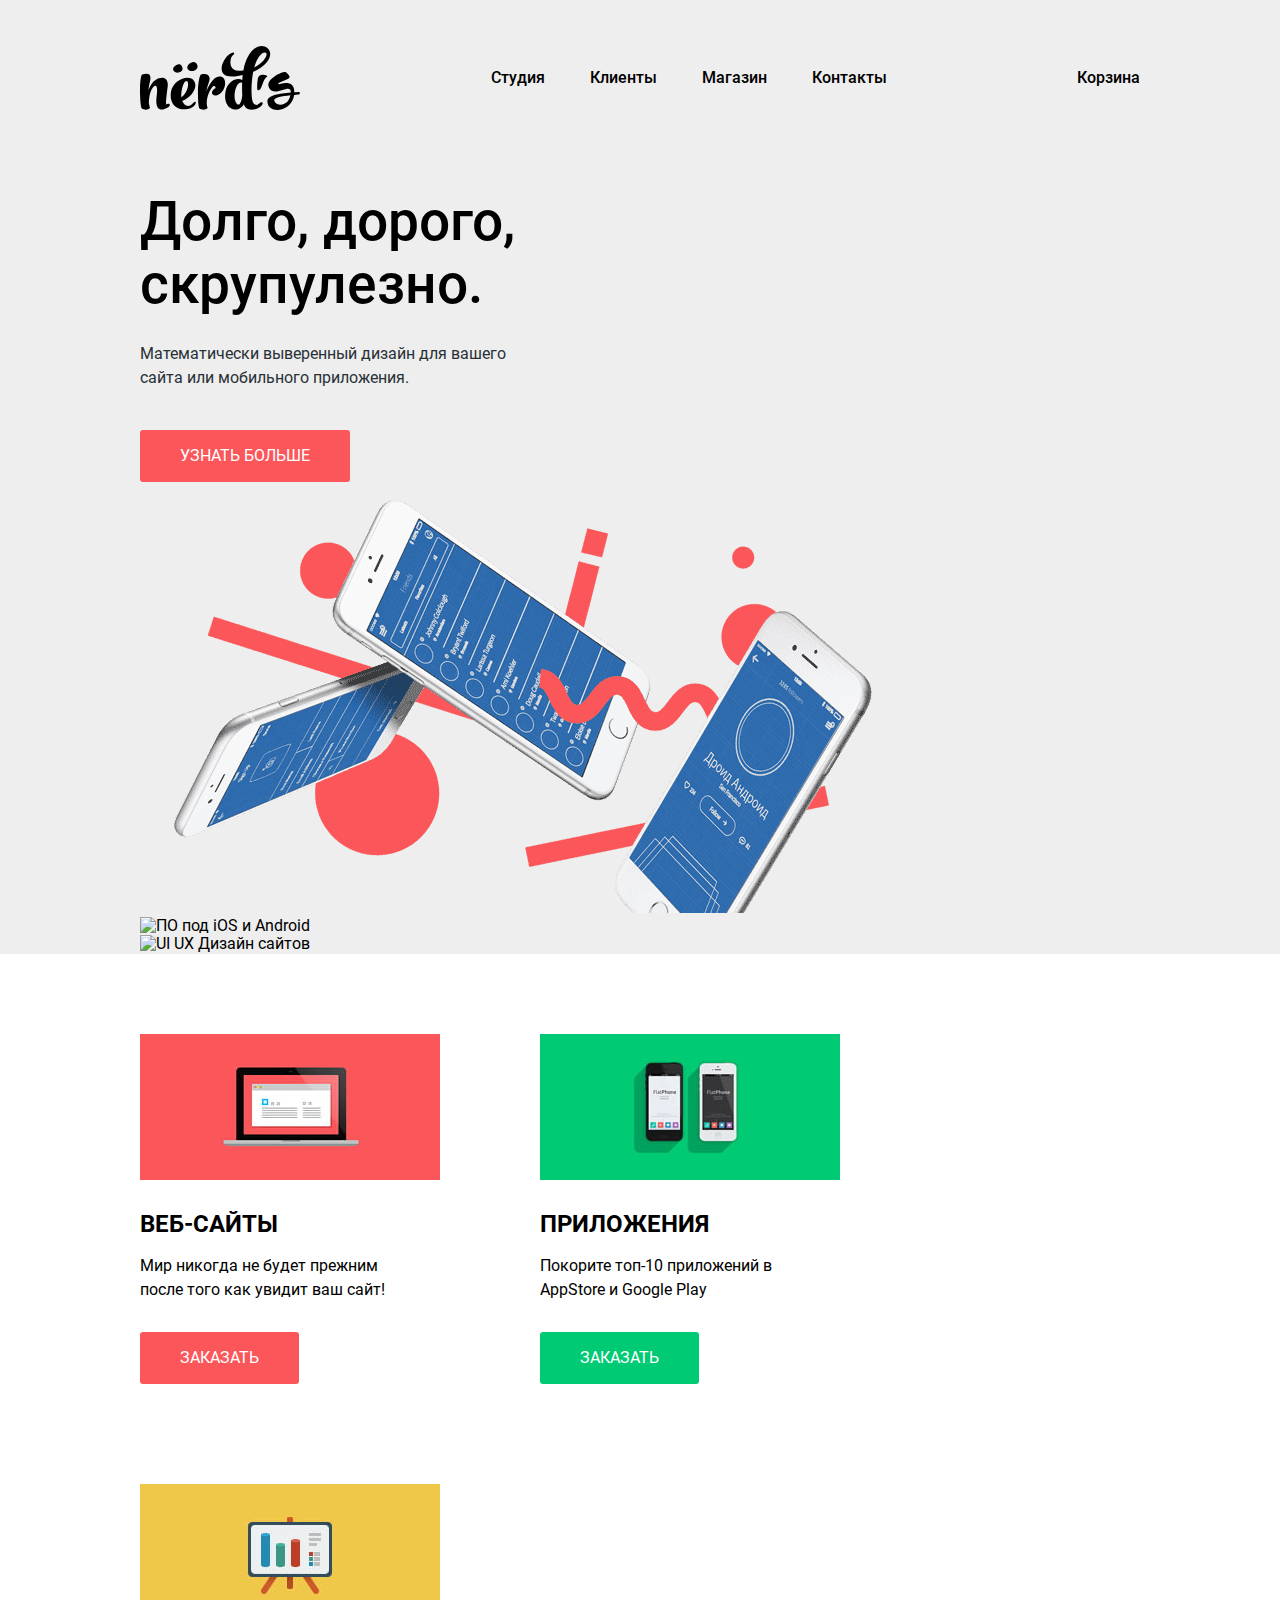
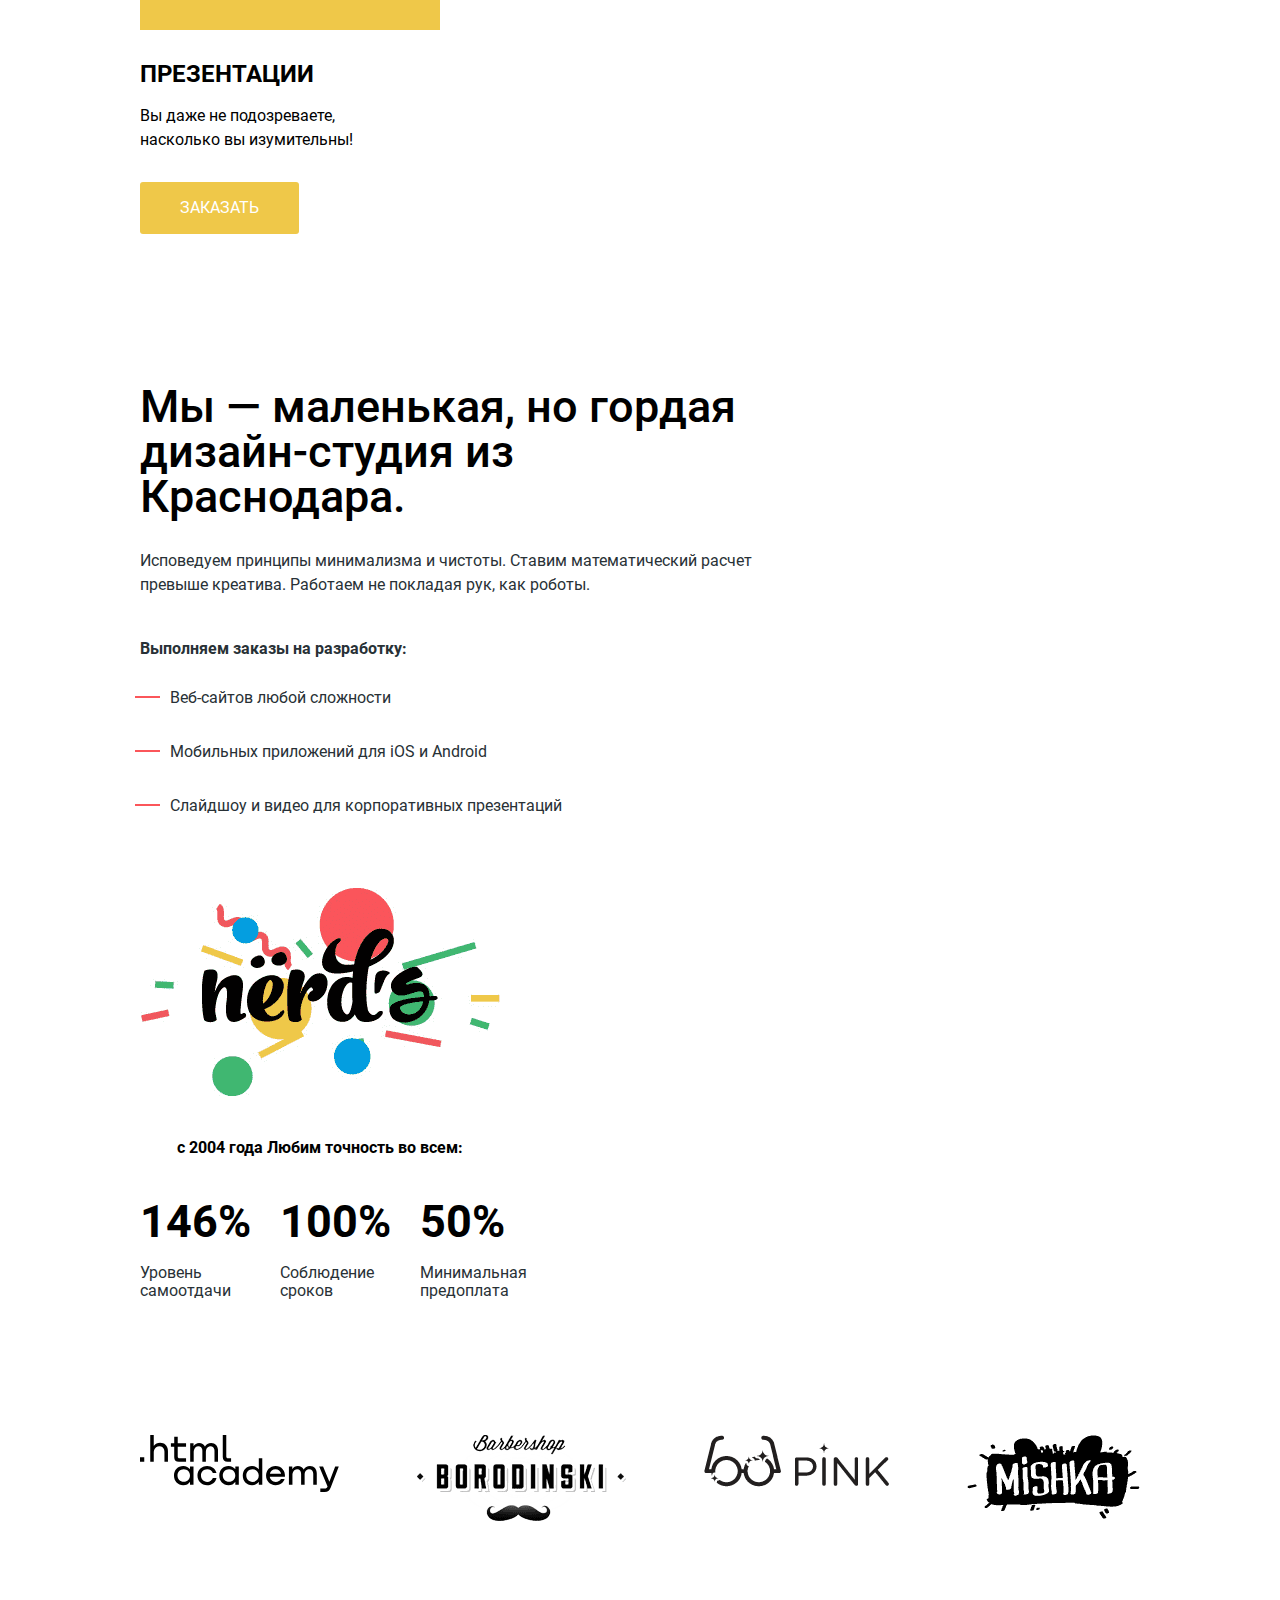
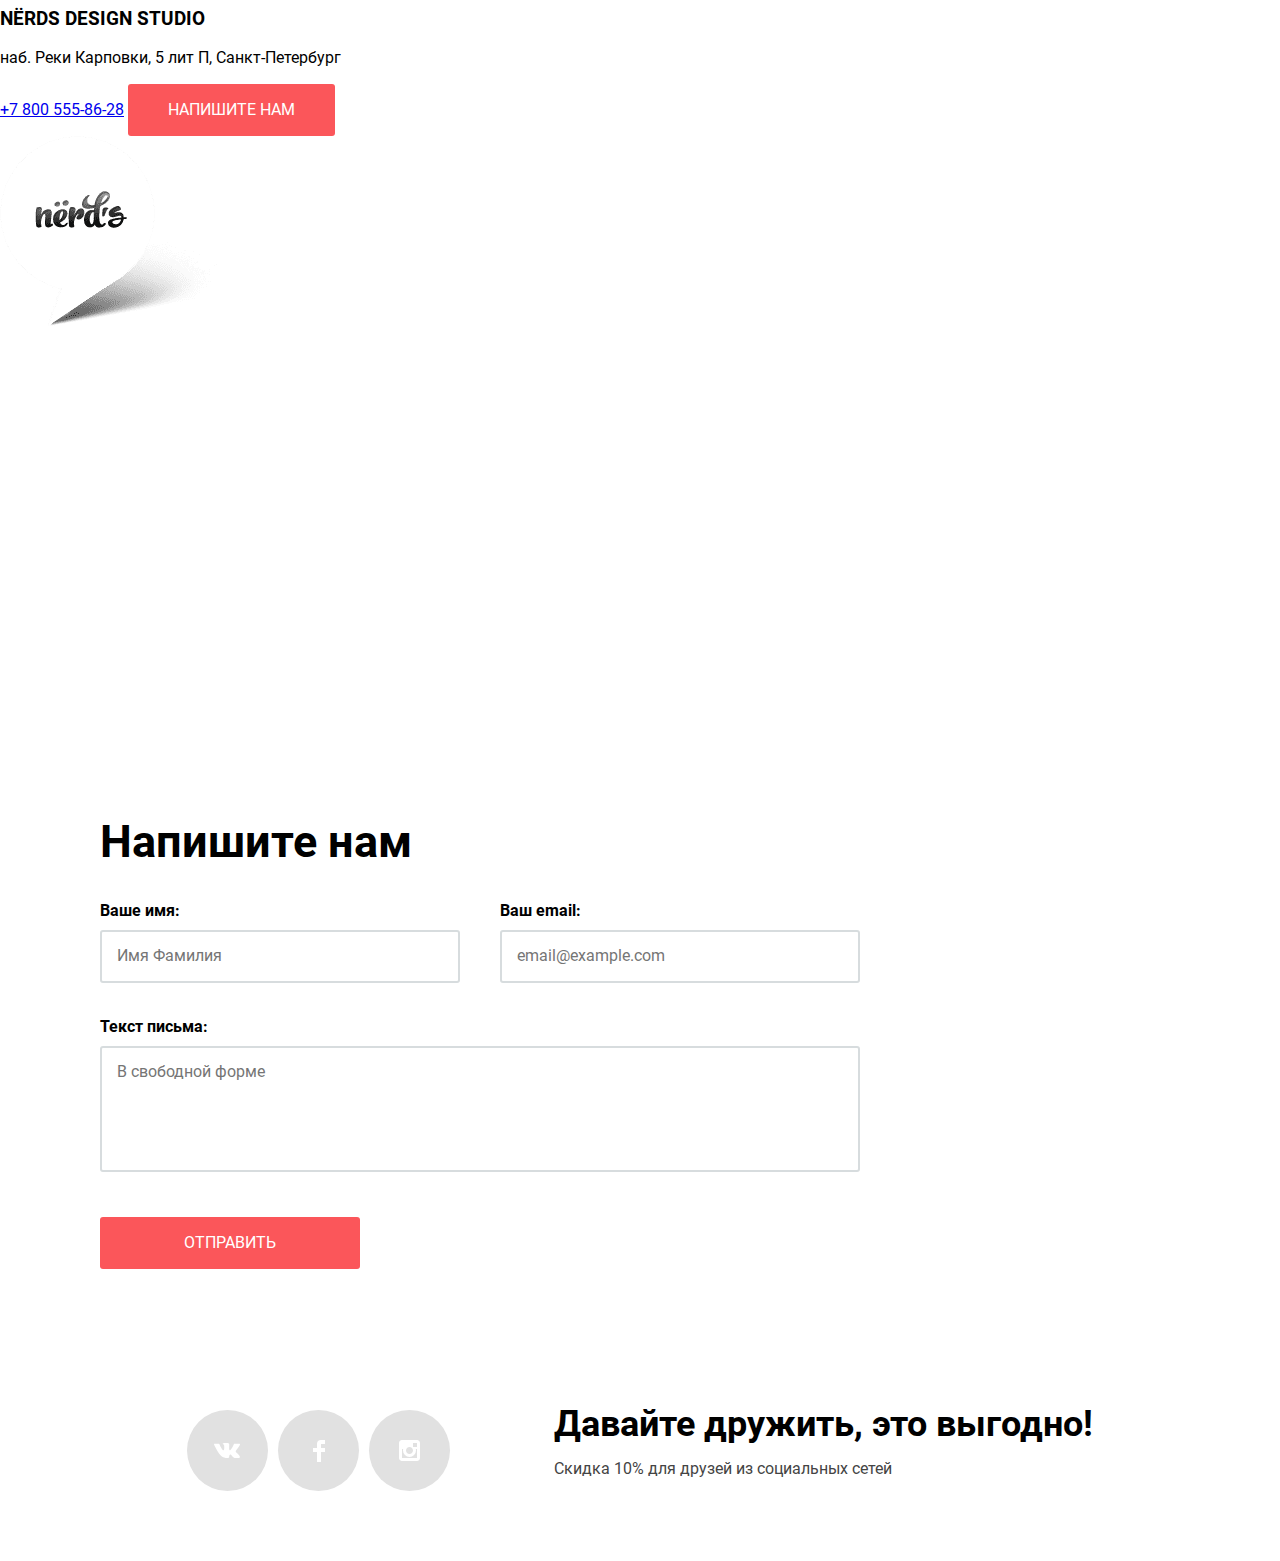
==== index.html @ 8cbf2eb2 "5 Дз Главная страница 📄" ====
<!DOCTYPE html>
<html lang="ru" class="page">

<head>
  <meta charset="utf-8">
  <title>HTML Academy: Нёрдс</title>
  <link rel="icon" href="favicon.ico">
  <link rel="icon" href="favicon/icon.svg" type="image/svg+xml">
  <link rel="apple-touch-icon" href="favicon/favicon-180.png">
  <link rel="manifest" href="manifest.webmanifest">

  <link rel="preconnect" href="https://fonts.gstatic.com">
  <link rel="stylesheet" href="css/normalize.css">
  <link rel="stylesheet" href="css/style.css">
</head>

<body class="page-body">
  <header class="page-header">
    <div class="header-slider-wrapper ">
      <section class="header-wrapper">
        <a class="header-logo"><img src="img/nerds-logo.svg" alt="Логотип Нердс" width="160" height="65"></a>
        <nav class="nav-wrapper">
          <ul class="nav-list">
            <li class="nav-item"><a href="#">Студия</a></li>
            <li class="nav-item"><a href="#">Клиенты</a></li>
            <li class="nav-item"><a href="catalog.html">Магазин</a></li>
            <li class="nav-item"><a href="#">Контакты</a></li>
          </ul>
        </nav>
        <a href="#" class="basket-link">Корзина</a>
      </section>

      <!--//!Slider-->
      <section class="slider-wrapper wrapper">
        <h2 class="invisible-title">Преимущества</h2>
        <div class="slider-txt-wrapper">
          <p class="slider-title">Долго, дорого, скрупулезно.</p>
          <p class="slider-txt">Математически выверенный дизайн для вашего сайта или мобильного приложения.</p>
          <button class="button button-more button--red">Узнать больше</button>
        </div>
        <div class="slider-img-wrapper">
          <ul class="slider-list">
            <li class="slider-item"><img src="img/nerds-index-slide1.png" alt="Оптимизация под мобильную версию"
                width="760" height="431"></li>
            <li class="slider-item"><img src="img/nerds-index-slide2.png" alt="ПО под iOS и Android" width="760"
                height="431"></li>
            <li class="slider-item"><img src="img/nerds-index-slide3.png" alt="UI UX Дизайн сайтов" width="760"
                height="431"></li>
          </ul>
        </div>
      </section>
    </div>
  </header>
  <main>
    <!--//!Service-->
    <section class="service-wrapper wrapper">
      <h2 class="invisible-title">Услуги</h2>
      <ul class="service-list">
        <li class="service-item">
          <img src="img/web.jpg" alt="Мы делаем самые крутые сайты Ever" width="300" height="146">
          <h3 class="service-title">Веб-сайты</h3>
          <p class="service-txt">Мир никогда не будет прежним после того как увидит ваш сайт!</p>
          <a href="" class="button button--red service-link">Заказать</a>
        </li>
        <li class="service-item">
          <img src="img/app.jpg" alt="Приложения для iOS, Android, AppGallery " width="300" height="146">
          <h3 class="service-title">Приложения</h3>
          <p class="service-txt">Покорите топ-10 приложений в AppStore и Google Play</p>
          <a href="" class="button button--green service-link">Заказать</a>
        </li>
        <li class="service-item">
          <img src="img/presantation.jpg" alt="Презентации любой сложности" width="300" height="146">
          <h3 class="service-title">Презентации</h3>
          <p class="service-txt">Вы даже не подозреваете, насколько вы изумительны!</p>
          <a href="" class="button button--yellow service-link">Заказать</a>
        </li>
      </ul>
    </section>
    <!--//!About us-->
    <section class="about-us-wrapper wrapper">
      <div class="about-us-txt-wrapper">
        <h2 class="invisible-title">О нас</h2>
        <p class="about-us-title">Мы — маленькая, но гордая дизайн-студия из Краснодара.</p>
        <p class="about-us-txt">Исповедуем принципы минимализма и чистоты. Ставим математический расчет превыше
          креатива.
          Работаем не покладая рук, как роботы.</p>

        <h3 class="about-us-subtitle">Выполняем заказы на разработку:</h3>
        <ul class="about-us-list">
          <li class="about-us-item">Веб-сайтов любой сложности</li>
          <li class="about-us-item">Мобильных приложений для iOS и Android</li>
          <li class="about-us-item">Слайдшоу и видео для корпоративных презентаций</li>
        </ul>
      </div>
      <div class="about-us-stat">
        <img class="about-us-img" src="img/nerds-stats.png" alt="Нердс логотип" width="360" height="208">
        <span class="about-us-signin-txt">с 2004 года Любим точность во всем:</span>
        <dl class="about-us-signin-list">
          <dt>146%</dt>
          <dd>Уровень самоотдачи</dd>

          <dt>100%</dt>
          <dd>Соблюдение сроков</dd>

          <dt>50%</dt>
          <dd>Минимальная предоплата</dd>

        </dl>
      </div>
    </section>
    <!--//!client-->
    <section class="client-wrapper wrapper">
      <ul class="client-list">
        <li class="client-item"><a href="https://htmlacademy.ru/"><img src="img/client-1.svg" width="199" height="58"
              alt="Обучение Front-End разработке"></a></li>
        <li class="client-item"><a href="#"><img src="img/client-2.png" width="209" height="90"
              alt="Лучший Барбершоп в Актау"></a></li>
        <li class="client-item"><a href="#"><img src="img/client-3.png" width="185" height="52"
              alt="Турагентство по самым низким ценам Pink"></a></li>
        <li class="client-item"><a href="#"><img src="img/client-4.png" width="173" height="84"
              alt="Ручная работа индивидуальный подход к каждому клиенту"></a></li>
      </ul>
    </section>
  </main>
  <footer>
    <!--//!map-->
    <section class="map-wrapper">
      <div class="map-address">
        <h3 class="address-title">NЁRDS DESIGN STUDIO</h3>
        <p class="address-txt">наб. Реки Карповки, 5 лит П, Санкт-Петербург</p>
        <a href="tel:+78005558628">+7 800 555-86-28</a>
        <button class="button button--red address-button" type="button">Напишите нам</button>
      </div>
      <img width="231" height="190" src="img/map-marker-1.png" alt="Маркер на карте где мы находимся">
      <iframe
        src="https://www.google.com/maps/embed?pb=!1m16!1m12!1m3!1d800.282252974584!2d30.315123580084485!3d59.968447937525745!2m3!1f0!2f0!3f0!3m2!1i1024!2i768!4f13.1!2m1!1z0L3QsNCxLiDQoNC10LrQuCDQmtCw0YDQv9C-0LLQutC4LCDigKg1INC70LjRgiDQnywg0KHQsNC90LrRgi3Qn9C10YLQtdGA0LHRg9GA0LM!5e0!3m2!1sru!2skz!4v1621783456047!5m2!1sru!2skz"
        width="1920" height="416" style="border:0;" allowfullscreen="" loading="lazy"></iframe>
    </section>
    <!--//!write popup-->
    <section class="popup write-wrapper-popup ">

        <form action="https://echo.htmlacademy.ru" method="GET" class="write-form">
          <h2 class="write-form-title">Напишите нам</h2>

          <label for="write-name"> Ваше имя:
            <input type="text" name="user-name" id="write-name" placeholder="Имя Фамилия">
          </label>

          <label for="write-email"> Ваш email:
            <input type="email" name="user-email" id="write-email" placeholder="email@example.com" required>
          </label>

          <h4 class="write-textarea-title">Текст письма:</h4>
          <textarea name="popup-textarea-name" id="popup-textarea" cols="60" rows="5"
            placeholder="В свободной форме"></textarea>

          <button class="button button--red button-write" type="submit">Отправить</button>
        </form>

    </section>
    <!--//!copyright-->
    <section class="copyright-wrapper wrapper">
      <ul class="copyright-list">
        <li class="copyright-item"><a href="#"><img src="img/vk.svg" width="27" height="15" alt="Vkontakte"></a>
        </li>
        <li class="copyright-item"><a href="#"><img src="img/facebook.svg" width="12" height="22" alt="facebook"></a>
        </li>
        <li class="copyright-item"><a href="#"><img src="img/instagram.svg" width="21" height="21" alt="instagram"></a>
        </li>
      </ul>
      <div class="copyright-txt-wrapper">
        <span class="copyright-title">Давайте дружить, это выгодно!</span>
        <p class="copyright-txt">Скидка 10% для друзей из социальных сетей</p>
      </div>
    </section>
  </footer>

</body>

</html>
---- css/style.css ----
/*! Font */
@font-face {
  font-family: "Roboto";
  src: local("Roboto"),
    local("Roboto"),
    url(/fonts/roboto.woff2) format(woff2),
    url(/fonts/roboto.woff) format(woff);
  font-weight: 400;
  font-style: normal;
}

@font-face {
  font-family: "Roboto";
  src: local("Roboto"),
    local("Roboto"),
    url(/fonts/robotomedium.woff2) format(woff2),
    url(/fonts/robotomedium.woff) format(woff);
  font-weight: 500;
  font-style: normal;
}

@font-face {
  font-family: "Roboto";
  src: local("Roboto"),
    local("Roboto"),
    url(/fonts/robotobold.woff2) format(woff2),
    url(/fonts/robotobold.woff) format(woff);
  font-weight: 700;
  font-style: normal;
}

/*!Root*/
:root {
  /*!Background-color*/
  --main-bg-color: #ffffff;
  --header-bg-color: #eeeeee;
  --icon-bg-color: #e1e1e1;
  --border-color:#D7DCDE;

  /*!Button-color*/
  --button-red: #FB565A;
  --button-green: #00CA74;
  --button-yellow: #EFC849;

  /*!Text-color*/
  --txt-black: #000000;
  --txt-darkgray: #283136;
  --txt-gray: #444444;
  --txt-white: #ffffff;

  /*!Font-size*/
  --general-font-size: 16px;

  /* --font-size-xxs: 14px; */
  --font-size14: 14px;

  /* --font-size-xs: 18px; */
  --font-size18: 18px;

  --font-size24: 24px;
  /* --font-size-m: 24px; */


  --font-size30: 30px;
  /* --font-size-l: 30px; */

  /* --font-size-xl: 36px; */
  --font-size36: 36px;

  /* --font-size-xxl: 45px; */
  --font-size45: 45px;

  /* --font-size-xxxl: 55px; */
  --font-size55: 55px;

}



/*! Button */
.button {
  font-size: var(--general-font-size);
  line-height: 18px;
  border-radius: 3px;
  border: 0;
  cursor: pointer;
  text-transform: uppercase;
  color: var(--txt-white);
  padding: 17px 40px;
  display: inline-block;
  text-decoration: none;
}

.button--red {
  background-color: var(--button-red);

}

.button--yellow {
  background-color: var(--button-yellow);
}

.button--green {
  background-color: var(--button-green);
}

.button--gray {
  background-color: var(--header-bg-color);
  color: var(--txt-black);

}

.sort-button-wrapper {
  display: flex;
  padding: 10px 0;
}

.sort-button-down {
  border: none;
  padding: 0;
  margin: 0;
  background: transparent;
}

.sort-button-up {
  border: none;
  padding: 0;
  margin: 0;
  background: transparent;
}


.page {
  color: var(--txt-black);
  font-family: "Roboto", "Arial", sans-serif;
  background-color: var(--main-bg-color);
}

/*!body*/
.page-body {
  padding: 0;
  margin: 0;
  font-size: var(--general-font-size);
}

/*!Шапка*/
ul {
  padding: 0;
  margin: 0;
  list-style: none;
}

.wrapper {
  /* max-width: 1200px;
  margin: 0 auto; */
  padding: 0 140px;
}

.page-header {
  background-color: var(--header-bg-color);
}

.nav-item a,
.basket-link {
  color: var(--txt-black);
  text-decoration: none;
  font-size: inherit;
  font-weight: 500;
  line-height: 30px;
}

.basket-link {
  position: relative;
}

.invisible-title {
  position: absolute;
  clip: rect(0 0 0 0);
  width: 1px;
  height: 1px;
  margin: -1px;
}

.slider-wrapper {
  display: flex;
  flex-wrap: wrap;
  padding: 0 0 0 140px;
  margin: 0 0 80px 0;
}

.slider-title {
  width: 540px;
  margin: 0 0 25px 0;
  padding: 0;
  font-size: var(--font-size55);
  font-weight: 500;
}
.slider-txt-wrapper {
  width: 400px;
}
.slider-txt {
  margin: 0;
  margin-bottom: 40px;
  color: var(--txt-darkgray);
  line-height: 24px;
  font-weight: 400;
}

/*!Service (Услуги)*/
.service-wrapper {
  margin-bottom: 80px;
}
.service-list {
  display: grid;
  grid-template-columns: repeat(auto-fit, minmax(300px, 300px));
  gap: 100px;
}

.service-title {
  text-transform: uppercase;
  width: 180px;
  margin: 0 0 15px 0;
  padding: 25px 0 0 0;
  font-size: var(--font-size24);
  font-weight: 700;
  line-height: 30px;

}

.service-txt {

  line-height: 24px;
  width: 260px;
  margin: 0 0 30px 0;
}

.service-link {}

/*!About us (О нас)*/
.about-us-wrapper {
  display: flex;
  flex-wrap: wrap;
  margin: 0 0 75px 0;
  padding-top: 70px;
  justify-content: space-between;
}

.about-us-title {
  /* width: 650px; */
  font-size: var(--font-size45);
  font-weight: 500;
  line-height: 45px;
  margin: 0 0 30px 0;
}
.about-us-txt-wrapper {
    width: 650px;
}
.about-us-txt {
  width: 645px;
  font-weight: 400;
  line-height: 24px;
  color: var(--txt-darkgray);
  margin: 0 0 40px 0;

}

.about-us-subtitle {
  font-size: var(--general-font-size);
  color: var(--txt-darkgray);
  width: 305px;
  line-height: 24px;
  margin: 0 0 25px 0;
}

.about-us-list {
  padding: 0 0 0 30px;
}

.about-us-item {
  color: var(--txt-darkgray);
  line-height: 24px;
  margin: 0 0 30px 0;
  width: 400px;
  position: relative;
}
.about-us-item::before {
  position: absolute;
  content: "";
  top: 10px;
  left: -35px;
  width: 25px;
  height: 2px;
  background-color: var(--button-red);
}

.about-us-item:last-child {
  margin: 0 0 70px 0;
}
.about-us-stat {
  width: 385px;
}
.about-us-img {
  margin: 0 0 35px 0;
}

.about-us-signin-txt {
  text-align: center;
  display: inline-block;
  font-weight: 700;
  line-height: 24px;
  margin: 0 0 30px 0;
  width: 360px;
}
.about-us-signin-list {
  margin: 0;
  display: grid;
  grid-template-columns: repeat(auto-fit, minmax(120px, 120px));
  row-gap: 10px;
  column-gap: 20px;
}
.about-us-signin-list dt {
  font-size: var(--font-size45);
  font-weight: 700;
  line-height: 64px;
  margin: 0;
}

.about-us-signin-list dd {
  color: var(--txt-darkgray);
  font-size: inherit;
  line-height: 18px;
  width: 125px;
  padding: 0;
  margin: 0;
  grid-row: 2;

}

/*!Client (Клиенты)*/
.client-wrapper {
  padding-top: 60px;
  margin-bottom: 80px;
}
.client-list {
  display: flex;
  flex-wrap: wrap;
  justify-content: space-between;
}
.client-item {
  
}
/*!Map (Карта)*/

/*!write popup (Напишите нам)*/
.write-wrapper-popup {
  width: 960px;
  min-height: 590px;
}

.write-wrapper-popup form {
  padding:65px 100px; 
  display: grid;
  grid-template-columns: 1fr 1fr;
  column-gap: 40px;
}
.write-wrapper-popup label {
  line-height: 18px;
  font-weight: 700;
  display: flex;
  flex-direction: column;
}
.write-wrapper-popup input,
.write-wrapper-popup textarea{
  margin-top: 10px;
  padding: 15px;
  border: 2px solid var(--border-color);
  resize: none;
  border-radius: 3px;
}
.write-form-title {
  margin: 0 0 35px 0;
  font-size: var(--font-size45);
  grid-column: 1/-1;
}
.write-textarea-title {
  margin: 35px 0 0 0;
  grid-column: 1/-1;
}
.write-form textarea {
  grid-column: 1/-1;
  margin-bottom: 45px;
}
.button-write {
  width: 260px;
}
/*! copyright */
.copyright-wrapper {
  min-height: 220px;
  display: flex;
  justify-content: space-around;
  align-items: center;
}
.copyright-list {
  display: flex;
}
.copyright-item {
  display: flex;
  align-items:center;
  justify-content: center;
  margin-right:10px;
}
.copyright-item a {
  width: 81px;
  height: 81px;
  display:flex;
  align-items: center;
  justify-content: center;
  background-color: var(--icon-bg-color);
  border-radius: 50%;
}
.copyright-title {
  margin: 0 0 10px 0;
  width: 660px;
  font-size: var(--font-size36);
  line-height: 36px;
  font-weight: 700;
}

.copyright-txt {
  color: var(--txt-gray);
  line-height: 22px;
  font-weight: 400;
}

/*!Catalog.html*/
.header-title-wrapper {
  width: 730px;
  margin: 0 auto;
}

.header-title {
  font-size: var(--font-size55);
  line-height: 55px;
  font-weight: 500;
  margin: 0;
}

.sort-header-list {
  padding: 55px 0 0 0;
  margin: 0 0 50px 0;
  text-transform: uppercase;
}

.sort-filter-title {
  font-size: var(--font-size18);
  line-height: 30px;
  margin: 0;
}

.sort-button {
  border: none;
  background: transparent;
  text-transform: uppercase;
  font-size: var(--font-size14);
  line-height: 18px;
}

.price-range-wrapper {
  color: var(--txt-darkgray);
}

.sort-form fieldset {
  border: none;
}

.filter-title {
  font-size: var(--font-size18);
  line-height: 30px;
  font-weight: 700;

}

.net-radio-item,
.features-checkbox-item:last-child {
  margin-bottom: 45px;
}

.net-radio-item,
.features-checkbox-item {
  color: var(--txt-darkgray);
  font-weight: 400;
  line-height: 20px;
  margin-bottom: 20px;
}

.view-button {
  padding: 15px 80px;
}

.header-wrapper {
  display: flex;
  align-items: center;
  margin-bottom: 80px;
  
  padding: 45px 140px 0 140px;
  justify-content: space-between;
}
.header-logo {
    width: 160px;
    height: 65px;
    
}
.nav-list {
    display: flex;
    
}
.nav-item:first-child {
}
.nav-item:last-child {
}
.nav-item {
    flex: 1 1 auto;
    margin: 0 22.5px;
}
.page-list {
  display: flex;
  justify-content: center;
}

.page-item {
  margin-right: 10px;
}

.page-link {
  display: flex;
  background-color: var(--header-bg-color);
  padding: 17px 20px;
  align-items: center;
  justify-content: center;
  text-decoration: none;
  color: var(--txt-black);
  border-radius: 3px;
}

.page-link--active {
  padding: 14px 17px;
  background-color: var(--main-bg-color);
  border: 3px solid var(--header-bg-color);
}

.page-link--next {
  padding: 17px 75px;
}
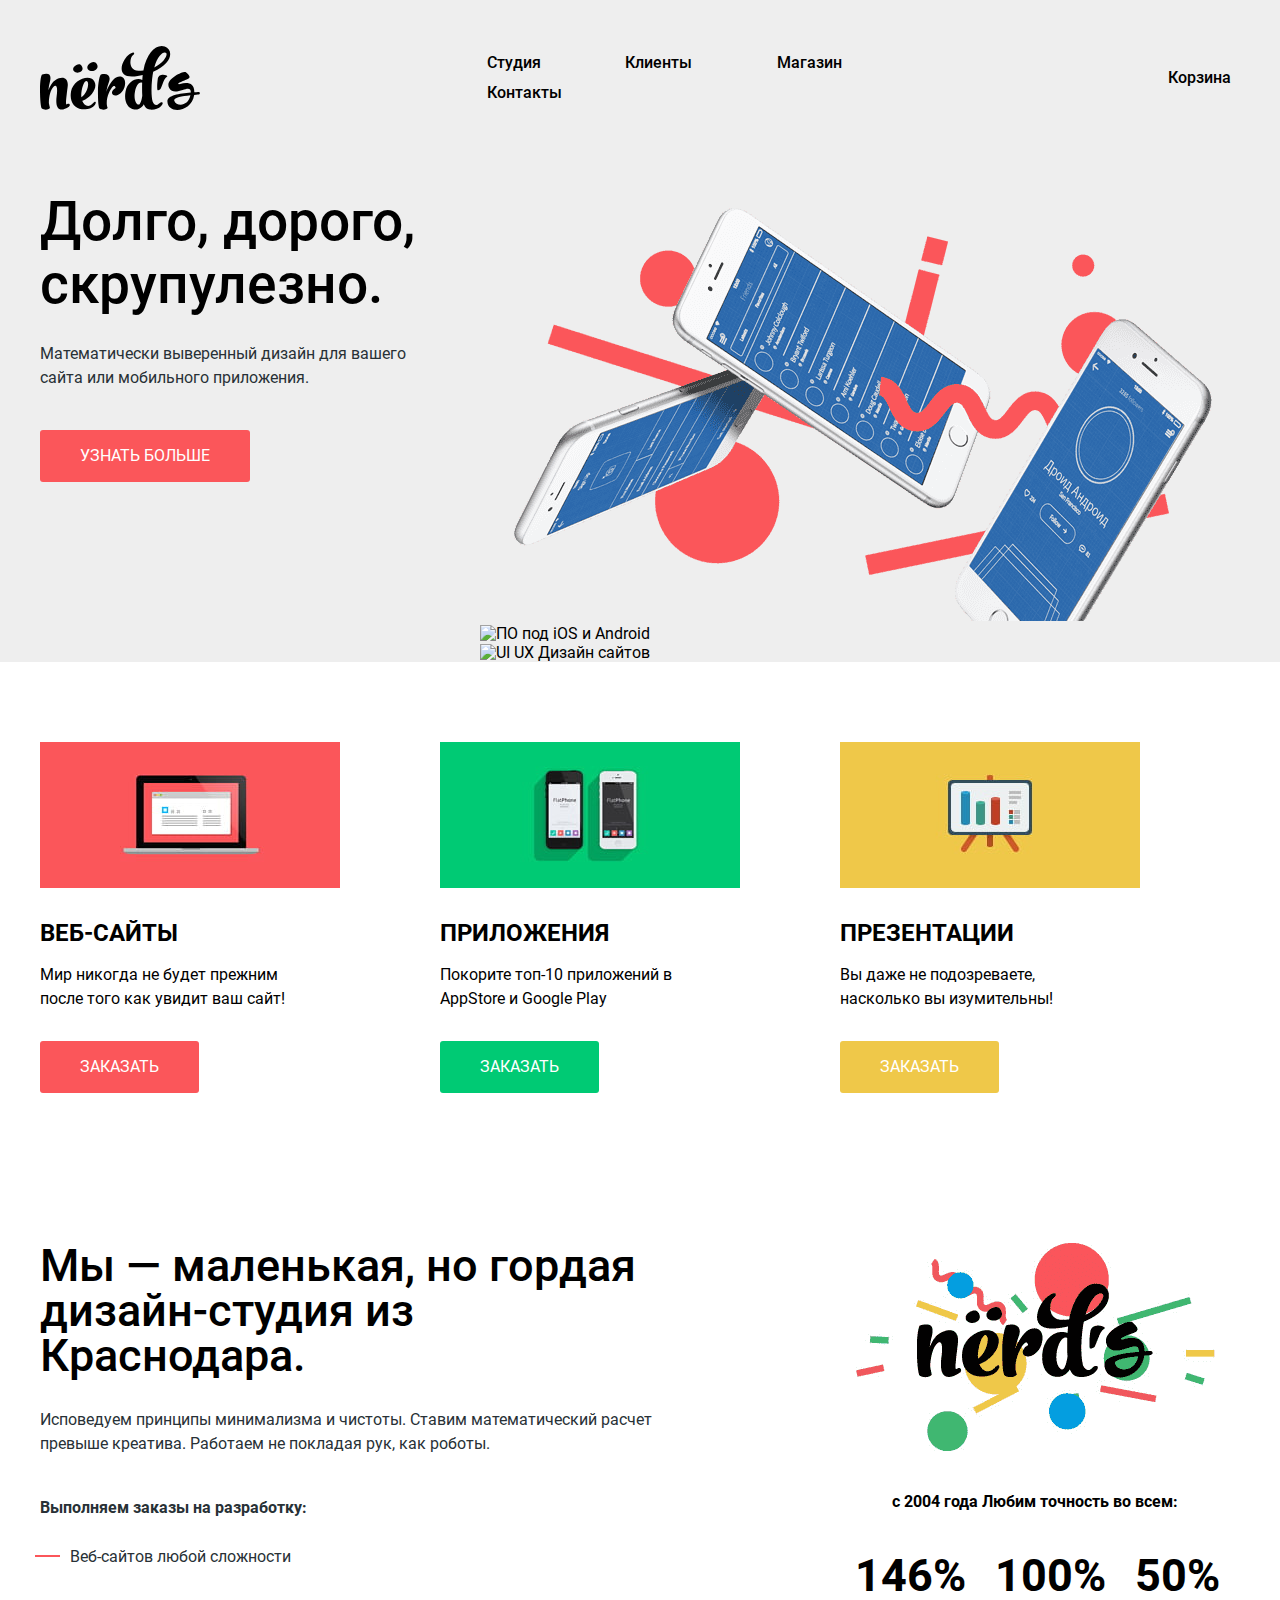
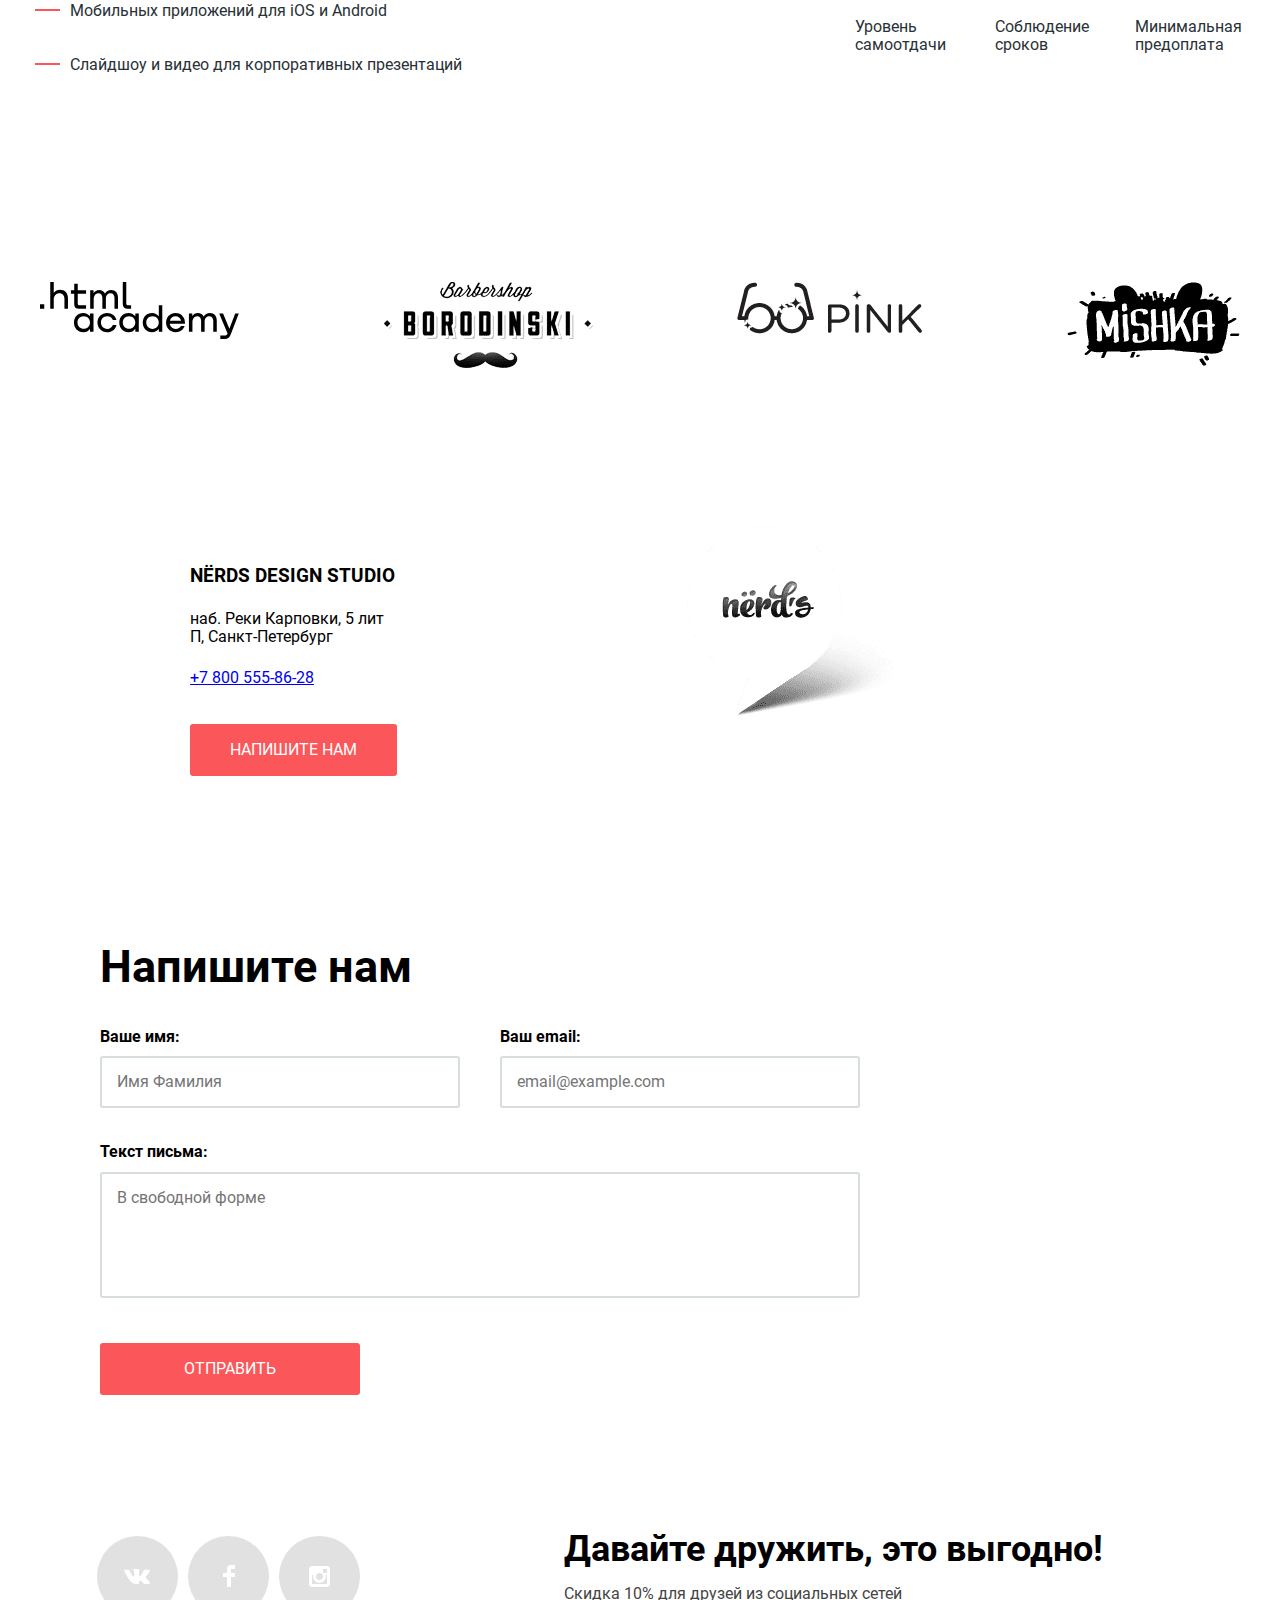
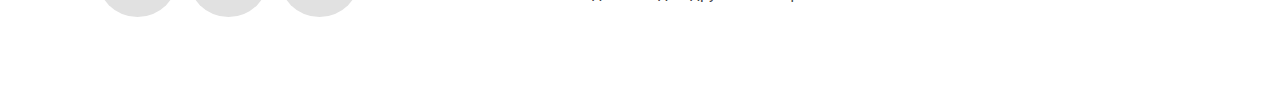
==== commit 05d2ccd6: "hw v5.3 Главная страница 📄" ====
--- a/index.html
+++ b/index.html
@@ -17,7 +17,7 @@
 <body class="page-body">
   <header class="page-header">
     <div class="header-slider-wrapper ">
-      <section class="header-wrapper">
+      <section class="header-wrapper wrapper">
         <a class="header-logo"><img src="img/nerds-logo.svg" alt="Логотип Нердс" width="160" height="65"></a>
         <nav class="nav-wrapper">
           <ul class="nav-list">
@@ -32,7 +32,7 @@
 
       <!--//!Slider-->
       <section class="slider-wrapper wrapper">
-        <h2 class="invisible-title">Преимущества</h2>
+        <h2 class="visually-hidden">Преимущества</h2>
         <div class="slider-txt-wrapper">
           <p class="slider-title">Долго, дорого, скрупулезно.</p>
           <p class="slider-txt">Математически выверенный дизайн для вашего сайта или мобильного приложения.</p>
@@ -54,7 +54,7 @@
   <main>
     <!--//!Service-->
     <section class="service-wrapper wrapper">
-      <h2 class="invisible-title">Услуги</h2>
+      <h2 class="visually-hidden">Услуги</h2>
       <ul class="service-list">
         <li class="service-item">
           <img src="img/web.jpg" alt="Мы делаем самые крутые сайты Ever" width="300" height="146">
@@ -79,7 +79,7 @@
     <!--//!About us-->
     <section class="about-us-wrapper wrapper">
       <div class="about-us-txt-wrapper">
-        <h2 class="invisible-title">О нас</h2>
+        <h2 class="visually-hidden">О нас</h2>
         <p class="about-us-title">Мы — маленькая, но гордая дизайн-студия из Краснодара.</p>
         <p class="about-us-txt">Исповедуем принципы минимализма и чистоты. Ставим математический расчет превыше
           креатива.
@@ -131,31 +131,31 @@
         <a href="tel:+78005558628">+7 800 555-86-28</a>
         <button class="button button--red address-button" type="button">Напишите нам</button>
       </div>
-      <img width="231" height="190" src="img/map-marker-1.png" alt="Маркер на карте где мы находимся">
-      <iframe
+      <img class="map-marker-img" width="231" height="190" src="img/map-marker-1.png" alt="Маркер на карте где мы находимся">
+      <iframe class="map-iframe"
         src="https://www.google.com/maps/embed?pb=!1m16!1m12!1m3!1d800.282252974584!2d30.315123580084485!3d59.968447937525745!2m3!1f0!2f0!3f0!3m2!1i1024!2i768!4f13.1!2m1!1z0L3QsNCxLiDQoNC10LrQuCDQmtCw0YDQv9C-0LLQutC4LCDigKg1INC70LjRgiDQnywg0KHQsNC90LrRgi3Qn9C10YLQtdGA0LHRg9GA0LM!5e0!3m2!1sru!2skz!4v1621783456047!5m2!1sru!2skz"
         width="1920" height="416" style="border:0;" allowfullscreen="" loading="lazy"></iframe>
     </section>
     <!--//!write popup-->
     <section class="popup write-wrapper-popup ">
 
-        <form action="https://echo.htmlacademy.ru" method="GET" class="write-form">
-          <h2 class="write-form-title">Напишите нам</h2>
+      <form action="https://echo.htmlacademy.ru" method="GET" class="write-form">
+        <h2 class="write-form-title">Напишите нам</h2>
 
-          <label for="write-name"> Ваше имя:
-            <input type="text" name="user-name" id="write-name" placeholder="Имя Фамилия">
-          </label>
+        <label for="write-name"> Ваше имя:
+          <input type="text" name="user-name" id="write-name" placeholder="Имя Фамилия">
+        </label>
 
-          <label for="write-email"> Ваш email:
-            <input type="email" name="user-email" id="write-email" placeholder="email@example.com" required>
-          </label>
+        <label for="write-email"> Ваш email:
+          <input type="email" name="user-email" id="write-email" placeholder="email@example.com" required>
+        </label>
 
-          <h4 class="write-textarea-title">Текст письма:</h4>
-          <textarea name="popup-textarea-name" id="popup-textarea" cols="60" rows="5"
-            placeholder="В свободной форме"></textarea>
+        <h4 class="write-textarea-title">Текст письма:</h4>
+        <textarea name="popup-textarea-name" id="popup-textarea" cols="60" rows="5"
+          placeholder="В свободной форме"></textarea>
 
-          <button class="button button--red button-write" type="submit">Отправить</button>
-        </form>
+        <button class="button button--red button-write" type="submit">Отправить</button>
+      </form>
 
     </section>
     <!--//!copyright-->
--- a/css/style.css
+++ b/css/style.css
@@ -2,9 +2,9 @@
 @font-face {
   font-family: "Roboto";
   src: local("Roboto"),
-    local("Roboto"),
-    url(/fonts/roboto.woff2) format(woff2),
-    url(/fonts/roboto.woff) format(woff);
+  local("Roboto"),
+  url(/fonts/roboto.woff2) format(woff2),
+  url(/fonts/roboto.woff) format(woff);
   font-weight: 400;
   font-style: normal;
 }
@@ -12,9 +12,9 @@
 @font-face {
   font-family: "Roboto";
   src: local("Roboto"),
-    local("Roboto"),
-    url(/fonts/robotomedium.woff2) format(woff2),
-    url(/fonts/robotomedium.woff) format(woff);
+  local("Roboto"),
+  url(/fonts/robotomedium.woff2) format(woff2),
+  url(/fonts/robotomedium.woff) format(woff);
   font-weight: 500;
   font-style: normal;
 }
@@ -22,9 +22,9 @@
 @font-face {
   font-family: "Roboto";
   src: local("Roboto"),
-    local("Roboto"),
-    url(/fonts/robotobold.woff2) format(woff2),
-    url(/fonts/robotobold.woff) format(woff);
+  local("Roboto"),
+  url(/fonts/robotobold.woff2) format(woff2),
+  url(/fonts/robotobold.woff) format(woff);
   font-weight: 700;
   font-style: normal;
 }
@@ -35,7 +35,7 @@
   --main-bg-color: #ffffff;
   --header-bg-color: #eeeeee;
   --icon-bg-color: #e1e1e1;
-  --border-color:#D7DCDE;
+  --border-color: #D7DCDE;
 
   /*!Button-color*/
   --button-red: #FB565A;
@@ -50,32 +50,7 @@
 
   /*!Font-size*/
   --general-font-size: 16px;
-
-  /* --font-size-xxs: 14px; */
-  --font-size14: 14px;
-
-  /* --font-size-xs: 18px; */
-  --font-size18: 18px;
-
-  --font-size24: 24px;
-  /* --font-size-m: 24px; */
-
-
-  --font-size30: 30px;
-  /* --font-size-l: 30px; */
-
-  /* --font-size-xl: 36px; */
-  --font-size36: 36px;
-
-  /* --font-size-xxl: 45px; */
-  --font-size45: 45px;
-
-  /* --font-size-xxxl: 55px; */
-  --font-size55: 55px;
-
-}
-
-
+}
 
 /*! Button */
 .button {
@@ -83,7 +58,6 @@
   line-height: 18px;
   border-radius: 3px;
   border: 0;
-  cursor: pointer;
   text-transform: uppercase;
   color: var(--txt-white);
   padding: 17px 40px;
@@ -93,7 +67,6 @@
 
 .button--red {
   background-color: var(--button-red);
-
 }
 
 .button--yellow {
@@ -107,7 +80,6 @@
 .button--gray {
   background-color: var(--header-bg-color);
   color: var(--txt-black);
-
 }
 
 .sort-button-wrapper {
@@ -116,17 +88,23 @@
 }
 
 .sort-button-down {
+  background: transparent;
   border: none;
   padding: 0;
   margin: 0;
-  background: transparent;
+  border-left: 10px solid transparent;
+  border-right: 10px solid transparent;
+  border-top: 20px solid #231F20;
 }
 
 .sort-button-up {
+  background: none;
   border: none;
   padding: 0;
   margin: 0;
-  background: transparent;
+  border-left: 10px solid transparent;
+  border-right: 10px solid transparent;
+  border-bottom: 20px solid #A6A6A6;
 }
 
 
@@ -151,12 +129,12 @@
 }
 
 .wrapper {
-  /* max-width: 1200px;
-  margin: 0 auto; */
-  padding: 0 140px;
+  width: 1200px;
+  margin: 0 auto;
 }
 
 .page-header {
+  min-height: 345px;
   background-color: var(--header-bg-color);
 }
 
@@ -170,10 +148,12 @@
 }
 
 .basket-link {
+  /* margin-left: 285px; */
+  width: 72px;
   position: relative;
 }
 
-.invisible-title {
+.visually-hidden {
   position: absolute;
   clip: rect(0 0 0 0);
   width: 1px;
@@ -184,20 +164,22 @@
 .slider-wrapper {
   display: flex;
   flex-wrap: wrap;
-  padding: 0 0 0 140px;
-  margin: 0 0 80px 0;
+  justify-content: space-between;
+  margin-bottom: 80px;
 }
 
 .slider-title {
   width: 540px;
   margin: 0 0 25px 0;
   padding: 0;
-  font-size: var(--font-size55);
+  font-size: 55px;
   font-weight: 500;
 }
+
 .slider-txt-wrapper {
   width: 400px;
 }
+
 .slider-txt {
   margin: 0;
   margin-bottom: 40px;
@@ -210,6 +192,7 @@
 .service-wrapper {
   margin-bottom: 80px;
 }
+
 .service-list {
   display: grid;
   grid-template-columns: repeat(auto-fit, minmax(300px, 300px));
@@ -221,14 +204,12 @@
   width: 180px;
   margin: 0 0 15px 0;
   padding: 25px 0 0 0;
-  font-size: var(--font-size24);
+  font-size: 24px;
   font-weight: 700;
   line-height: 30px;
-
 }
 
 .service-txt {
-
   line-height: 24px;
   width: 260px;
   margin: 0 0 30px 0;
@@ -240,28 +221,28 @@
 .about-us-wrapper {
   display: flex;
   flex-wrap: wrap;
-  margin: 0 0 75px 0;
+  margin-bottom: 75px;
   padding-top: 70px;
   justify-content: space-between;
 }
 
 .about-us-title {
-  /* width: 650px; */
-  font-size: var(--font-size45);
+  font-size: 45px;
   font-weight: 500;
   line-height: 45px;
   margin: 0 0 30px 0;
 }
+
 .about-us-txt-wrapper {
-    width: 650px;
-}
+  width: 650px;
+}
+
 .about-us-txt {
   width: 645px;
   font-weight: 400;
   line-height: 24px;
   color: var(--txt-darkgray);
   margin: 0 0 40px 0;
-
 }
 
 .about-us-subtitle {
@@ -283,6 +264,7 @@
   width: 400px;
   position: relative;
 }
+
 .about-us-item::before {
   position: absolute;
   content: "";
@@ -296,9 +278,11 @@
 .about-us-item:last-child {
   margin: 0 0 70px 0;
 }
+
 .about-us-stat {
   width: 385px;
 }
+
 .about-us-img {
   margin: 0 0 35px 0;
 }
@@ -311,6 +295,7 @@
   margin: 0 0 30px 0;
   width: 360px;
 }
+
 .about-us-signin-list {
   margin: 0;
   display: grid;
@@ -318,8 +303,9 @@
   row-gap: 10px;
   column-gap: 20px;
 }
+
 .about-us-signin-list dt {
-  font-size: var(--font-size45);
+  font-size: 45px;
   font-weight: 700;
   line-height: 64px;
   margin: 0;
@@ -333,7 +319,6 @@
   padding: 0;
   margin: 0;
   grid-row: 2;
-
 }
 
 /*!Client (Клиенты)*/
@@ -341,16 +326,50 @@
   padding-top: 60px;
   margin-bottom: 80px;
 }
+
 .client-list {
   display: flex;
   flex-wrap: wrap;
   justify-content: space-between;
 }
-.client-item {
-  
-}
+
+.client-item {}
+
 /*!Map (Карта)*/
-
+.map-wrapper {
+  position: relative;
+}
+.map-address {
+  box-sizing: border-box;
+  width: 320px;
+  height: 310px;
+  padding-top:50px;
+  padding-left: 50px;
+  padding-right: 50px;
+  background: var(--main-bg-color);
+  position: absolute;
+  z-index: 10;
+  bottom: 50px;
+  left: 140px;
+}
+.address-title {
+  margin: 0;
+  margin-bottom: 22px;
+}
+.address-txt {
+  width: 200px;
+  margin: 0;
+  margin-bottom: 22px;
+}
+.address-button {
+  margin: 0;
+  margin-top: 37px;
+}
+.map-marker-img {
+  position: absolute;
+  top: 70px;
+  right: 362px;
+}
 /*!write popup (Напишите нам)*/
 .write-wrapper-popup {
   width: 960px;
@@ -358,70 +377,82 @@
 }
 
 .write-wrapper-popup form {
-  padding:65px 100px; 
+  padding: 65px 100px;
   display: grid;
   grid-template-columns: 1fr 1fr;
   column-gap: 40px;
 }
+
 .write-wrapper-popup label {
   line-height: 18px;
   font-weight: 700;
   display: flex;
   flex-direction: column;
 }
+
 .write-wrapper-popup input,
-.write-wrapper-popup textarea{
+.write-wrapper-popup textarea {
   margin-top: 10px;
   padding: 15px;
   border: 2px solid var(--border-color);
   resize: none;
   border-radius: 3px;
 }
+
 .write-form-title {
   margin: 0 0 35px 0;
-  font-size: var(--font-size45);
+  font-size: 45px;
   grid-column: 1/-1;
 }
+
 .write-textarea-title {
   margin: 35px 0 0 0;
   grid-column: 1/-1;
 }
+
 .write-form textarea {
   grid-column: 1/-1;
   margin-bottom: 45px;
 }
+
 .button-write {
   width: 260px;
 }
+
 /*! copyright */
 .copyright-wrapper {
+  margin: 0;
   min-height: 220px;
   display: flex;
   justify-content: space-around;
   align-items: center;
 }
+
 .copyright-list {
   display: flex;
 }
+
 .copyright-item {
   display: flex;
-  align-items:center;
+  align-items: center;
   justify-content: center;
-  margin-right:10px;
-}
+  margin-right: 10px;
+}
+
 .copyright-item a {
   width: 81px;
   height: 81px;
-  display:flex;
+  display: flex;
   align-items: center;
   justify-content: center;
   background-color: var(--icon-bg-color);
   border-radius: 50%;
 }
+
 .copyright-title {
   margin: 0 0 10px 0;
   width: 660px;
-  font-size: var(--font-size36);
+  font-size: 36px;
   line-height: 36px;
   font-weight: 700;
 }
@@ -432,41 +463,52 @@
   font-weight: 400;
 }
 
-/*!Catalog.html*/
+/* !Catalog.html */
 .header-title-wrapper {
   width: 730px;
   margin: 0 auto;
 }
 
 .header-title {
-  font-size: var(--font-size55);
+  font-size: 55px;
   line-height: 55px;
   font-weight: 500;
   margin: 0;
 }
-
 .sort-header-list {
   padding: 55px 0 0 0;
   margin: 0 0 50px 0;
   text-transform: uppercase;
 }
-
-.sort-filter-title {
-  font-size: var(--font-size18);
+.sort-header-item:last-child {
+  padding-top: 20px;
+  width: 360px;
+}
+
+.sort-title {
+  font-size: 18px;
   line-height: 30px;
-  margin: 0;
+  margin: 0 0 0px 0;
 }
 
 .sort-button {
   border: none;
   background: transparent;
   text-transform: uppercase;
-  font-size: var(--font-size14);
+  font-size: 14px;
   line-height: 18px;
 }
 
 .price-range-wrapper {
   color: var(--txt-darkgray);
+}
+
+.assort-title {
+  width: 400px;
+}
+/*! Блок фильтра стоимости */
+.sort-wrapper {
+  width: 260px;
 }
 
 .sort-form fieldset {
@@ -474,17 +516,16 @@
 }
 
 .filter-title {
-  font-size: var(--font-size18);
+  font-size: 18px;
   line-height: 30px;
   font-weight: 700;
-
-}
-
-.net-radio-item,
-.features-checkbox-item:last-child {
+  width: 260px;
+}
+
+.features-checkbox-list,
+.net-radio-list {
   margin-bottom: 45px;
 }
-
 .net-radio-item,
 .features-checkbox-item {
   color: var(--txt-darkgray);
@@ -499,32 +540,34 @@
 
 .header-wrapper {
   display: flex;
+  flex-wrap: wrap;
   align-items: center;
+  justify-content: space-between;
   margin-bottom: 80px;
-  
-  padding: 45px 140px 0 140px;
-  justify-content: space-between;
-}
+  padding: 45px 0 0 0;
+}
+
 .header-logo {
-    width: 160px;
-    height: 65px;
-    
+  width: 160px;
+  height: 65px;
+  /* margin-right: 200px; */
+}
+.nav-wrapper {
+  width: 440px;
 }
 .nav-list {
-    display: flex;
-    
-}
-.nav-item:first-child {
-}
-.nav-item:last-child {
+  display: flex;
+  flex-wrap: wrap;
 }
 .nav-item {
-    flex: 1 1 auto;
-    margin: 0 22.5px;
-}
+  flex: 1 1 auto;
+  margin: 0 22.5px;
+}
+
 .page-list {
   display: flex;
   justify-content: center;
+  margin-bottom: 75px;
 }
 
 .page-item {
@@ -532,11 +575,8 @@
 }
 
 .page-link {
-  display: flex;
   background-color: var(--header-bg-color);
   padding: 17px 20px;
-  align-items: center;
-  justify-content: center;
   text-decoration: none;
   color: var(--txt-black);
   border-radius: 3px;
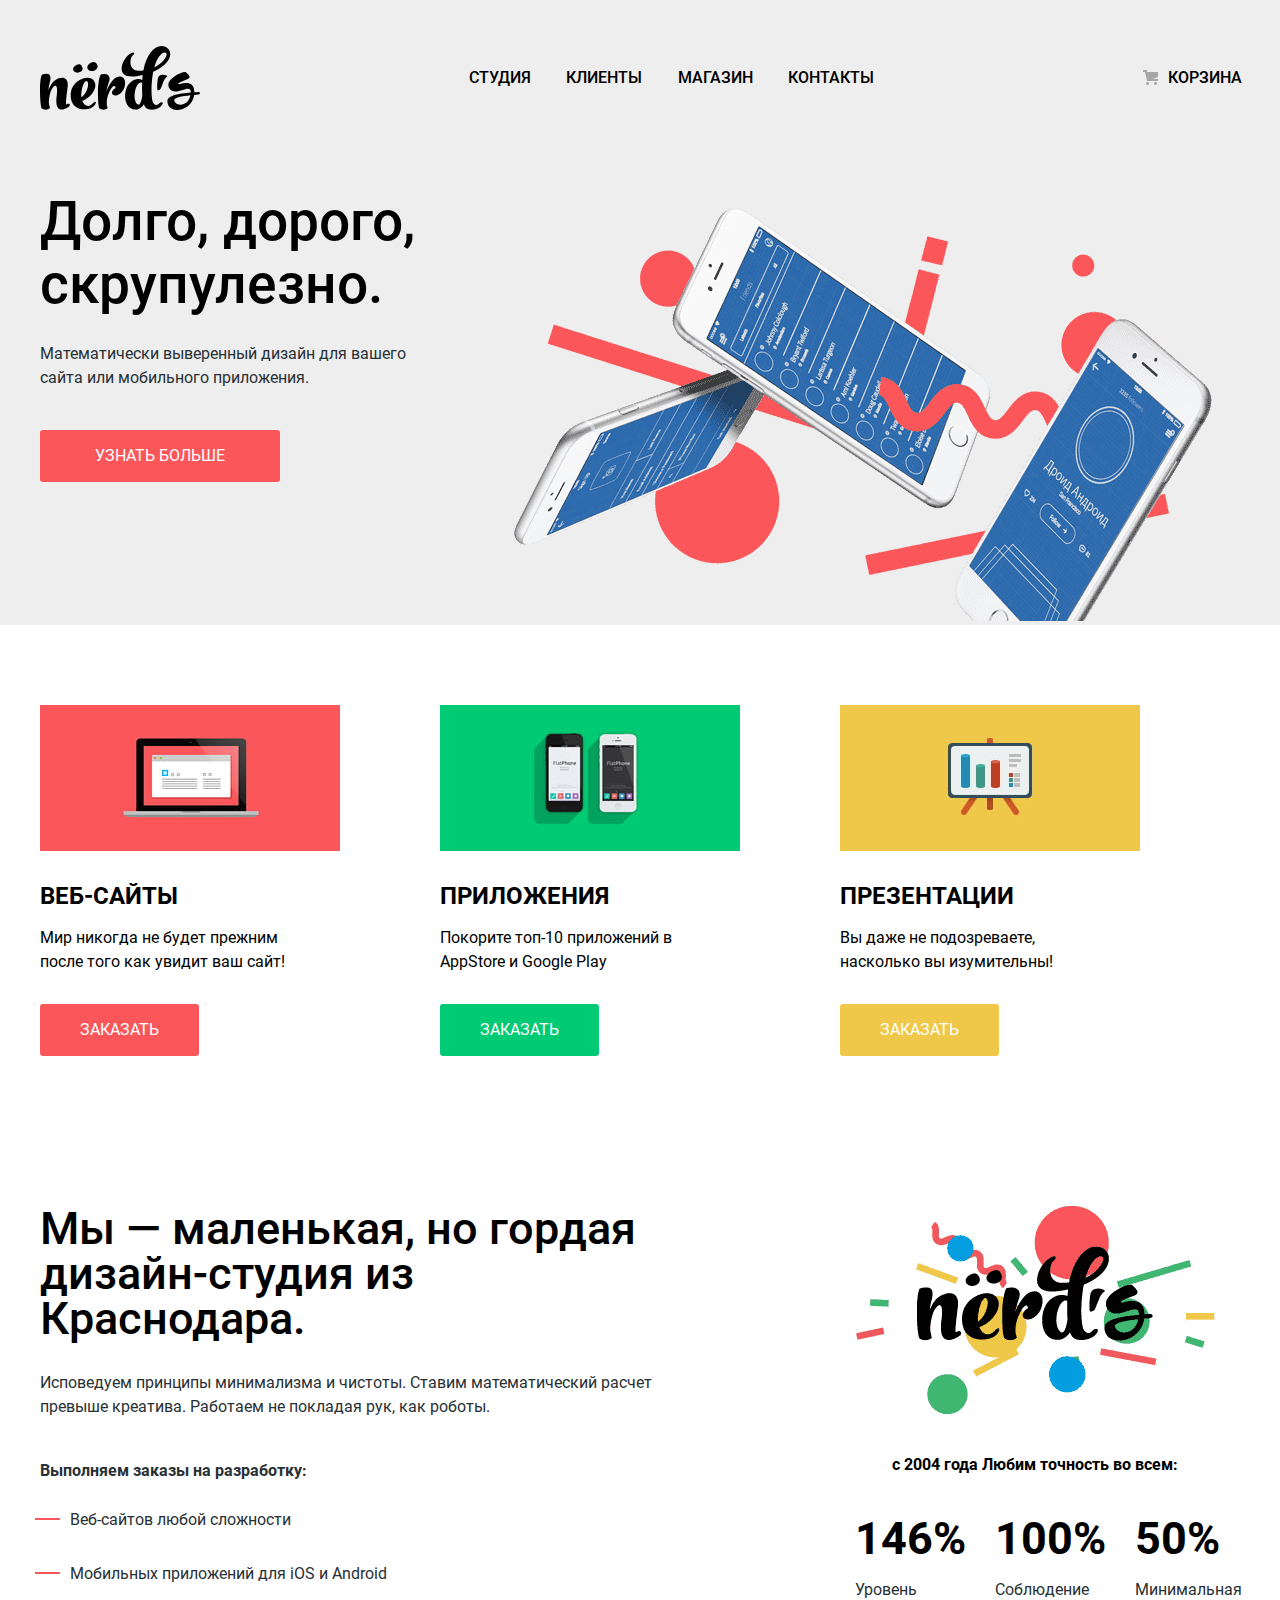
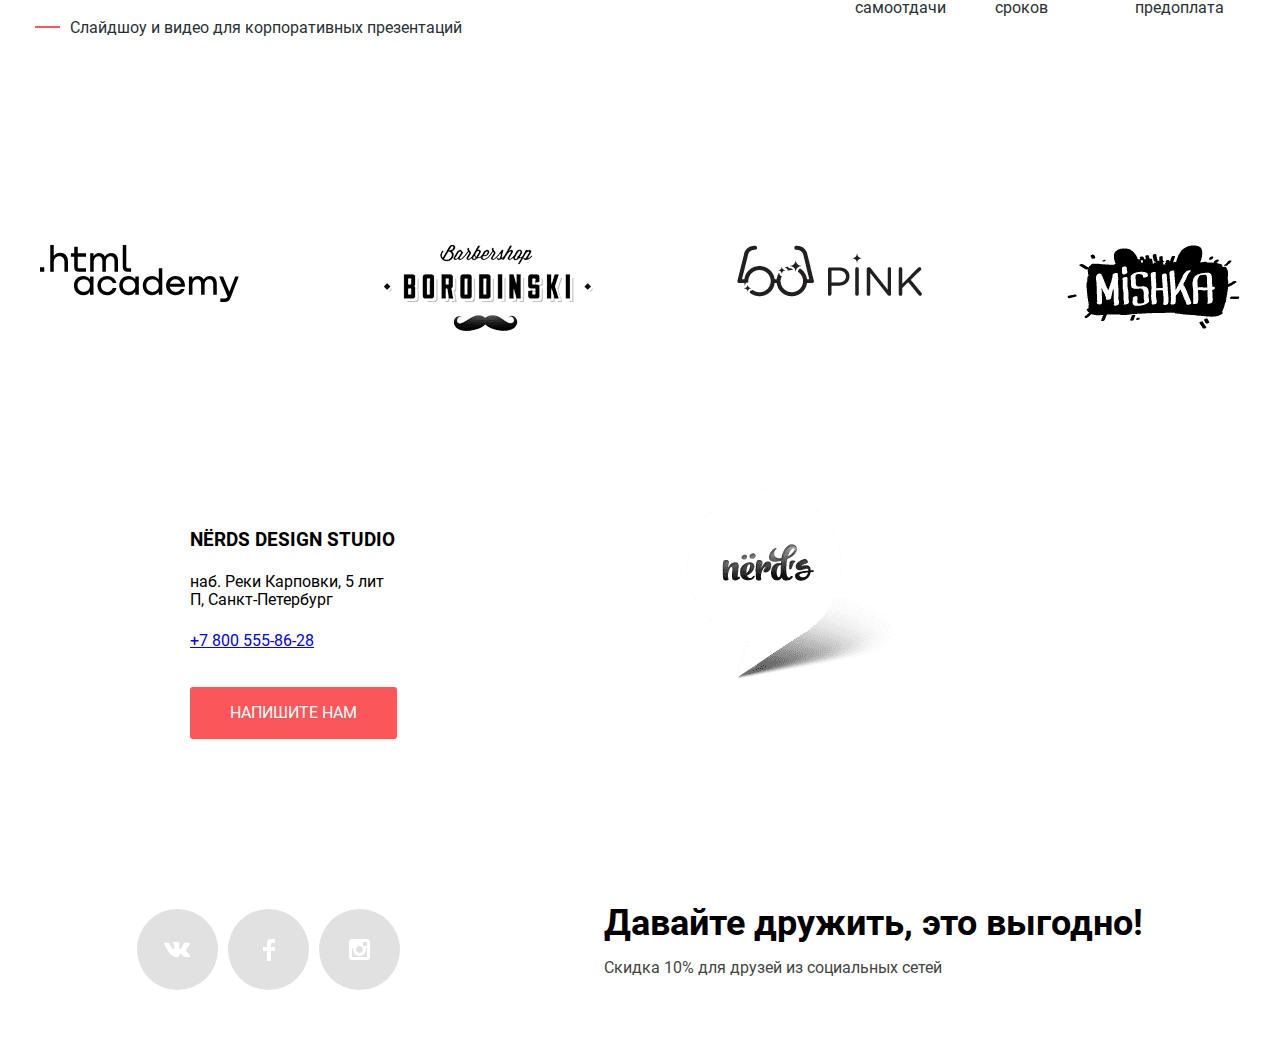
==== commit b924867c: "HW v5.3 (Главная Страница)" ====
--- a/index.html
+++ b/index.html
@@ -21,7 +21,7 @@
         <a class="header-logo"><img src="img/nerds-logo.svg" alt="Логотип Нердс" width="160" height="65"></a>
         <nav class="nav-wrapper">
           <ul class="nav-list">
-            <li class="nav-item"><a href="#">Студия</a></li>
+            <li class="nav-item "><a href="#">Студия</a></li>
             <li class="nav-item"><a href="#">Клиенты</a></li>
             <li class="nav-item"><a href="catalog.html">Магазин</a></li>
             <li class="nav-item"><a href="#">Контакты</a></li>
@@ -42,9 +42,9 @@
           <ul class="slider-list">
             <li class="slider-item"><img src="img/nerds-index-slide1.png" alt="Оптимизация под мобильную версию"
                 width="760" height="431"></li>
-            <li class="slider-item"><img src="img/nerds-index-slide2.png" alt="ПО под iOS и Android" width="760"
+            <li class="slider-item visually-hidden"><img src="img/nerds-index-slide2.png" alt="ПО под iOS и Android" width="760"
                 height="431"></li>
-            <li class="slider-item"><img src="img/nerds-index-slide3.png" alt="UI UX Дизайн сайтов" width="760"
+            <li class="slider-item visually-hidden"><img src="img/nerds-index-slide3.png" alt="UI UX Дизайн сайтов" width="760"
                 height="431"></li>
           </ul>
         </div>
@@ -134,7 +134,7 @@
       <img class="map-marker-img" width="231" height="190" src="img/map-marker-1.png" alt="Маркер на карте где мы находимся">
       <iframe class="map-iframe"
         src="https://www.google.com/maps/embed?pb=!1m16!1m12!1m3!1d800.282252974584!2d30.315123580084485!3d59.968447937525745!2m3!1f0!2f0!3f0!3m2!1i1024!2i768!4f13.1!2m1!1z0L3QsNCxLiDQoNC10LrQuCDQmtCw0YDQv9C-0LLQutC4LCDigKg1INC70LjRgiDQnywg0KHQsNC90LrRgi3Qn9C10YLQtdGA0LHRg9GA0LM!5e0!3m2!1sru!2skz!4v1621783456047!5m2!1sru!2skz"
-        width="1920" height="416" style="border:0;" allowfullscreen="" loading="lazy"></iframe>
+        width="100%" height="416" style="border:0;" allowfullscreen="" loading="lazy"></iframe>
     </section>
     <!--//!write popup-->
     <section class="popup write-wrapper-popup ">
--- a/css/style.css
+++ b/css/style.css
@@ -145,12 +145,30 @@
   font-size: inherit;
   font-weight: 500;
   line-height: 30px;
-}
-
+  text-transform: uppercase;
+}
+.nav-item a:hover,
+.basket-link:hover,
+.nav-item a:focus,
+.basket-link:focus {
+  color: var(--button-red);
+  transition: color .3s ease;
+}
 .basket-link {
-  /* margin-left: 285px; */
   width: 72px;
   position: relative;
+  padding-left: 25px;
+}
+.basket-link::before {
+  position: absolute;
+  content: '';
+  width: 15px;
+  height: 15px;
+  background-image: url(../img/basket-icon.svg);
+  background-repeat: no-repeat;
+  background-position: 0 0;
+  top: 7px;
+  left: 0px;
 }
 
 .visually-hidden {
@@ -187,7 +205,9 @@
   line-height: 24px;
   font-weight: 400;
 }
-
+.button-more {
+  width: 240px;
+}
 /*!Service (Услуги)*/
 .service-wrapper {
   margin-bottom: 80px;
@@ -214,8 +234,6 @@
   width: 260px;
   margin: 0 0 30px 0;
 }
-
-.service-link {}
 
 /*!About us (О нас)*/
 .about-us-wrapper {
@@ -371,6 +389,9 @@
   right: 362px;
 }
 /*!write popup (Напишите нам)*/
+.popup {
+  display: none;
+}
 .write-wrapper-popup {
   width: 960px;
   min-height: 590px;
@@ -421,7 +442,7 @@
 
 /*! copyright */
 .copyright-wrapper {
-  margin: 0;
+  margin: 0 auto;
   min-height: 220px;
   display: flex;
   justify-content: space-around;
@@ -479,6 +500,12 @@
   padding: 55px 0 0 0;
   margin: 0 0 50px 0;
   text-transform: uppercase;
+  display: flex;
+  align-items: center;
+}
+.sort-header-item {
+  display: flex;
+  align-items: center;
 }
 .sort-header-item:last-child {
   padding-top: 20px;
@@ -506,6 +533,10 @@
 .assort-title {
   width: 400px;
 }
+
+.sort-result-wrapper {
+  display: flex;
+}
 /*! Блок фильтра стоимости */
 .sort-wrapper {
   width: 260px;
@@ -537,7 +568,18 @@
 .view-button {
   padding: 15px 80px;
 }
-
+/*! Резльтат фильтра*/
+.result-list {
+  display: flex;
+  flex-wrap: wrap;
+  margin-bottom: 55px;
+}
+.result-item {
+  margin-bottom: 30px;
+}
+.result-item:nth-child(odd) {
+  margin-right: 40px;
+}
 .header-wrapper {
   display: flex;
   flex-wrap: wrap;
@@ -550,7 +592,14 @@
 .header-logo {
   width: 160px;
   height: 65px;
-  /* margin-right: 200px; */
+}
+.header-logo:hover,
+.header-logo:focus {
+  opacity: .7;
+  transition: opacity .3s ease;
+}
+.header-logo:active {
+  opacity: .3;
 }
 .nav-wrapper {
   width: 440px;
@@ -560,10 +609,23 @@
   flex-wrap: wrap;
 }
 .nav-item {
-  flex: 1 1 auto;
-  margin: 0 22.5px;
-}
-
+  margin: 0 auto;
+  display: flex;
+  justify-content: center;
+
+}
+.nav-item--active {
+  position: relative;
+}
+.nav-item--active::after {
+  position: absolute;
+  content: '';
+  bottom: 0;
+  left: 0;
+  background-color: var(--button-red);
+  width: 100%;
+  height: 2px;
+}
 .page-list {
   display: flex;
   justify-content: center;
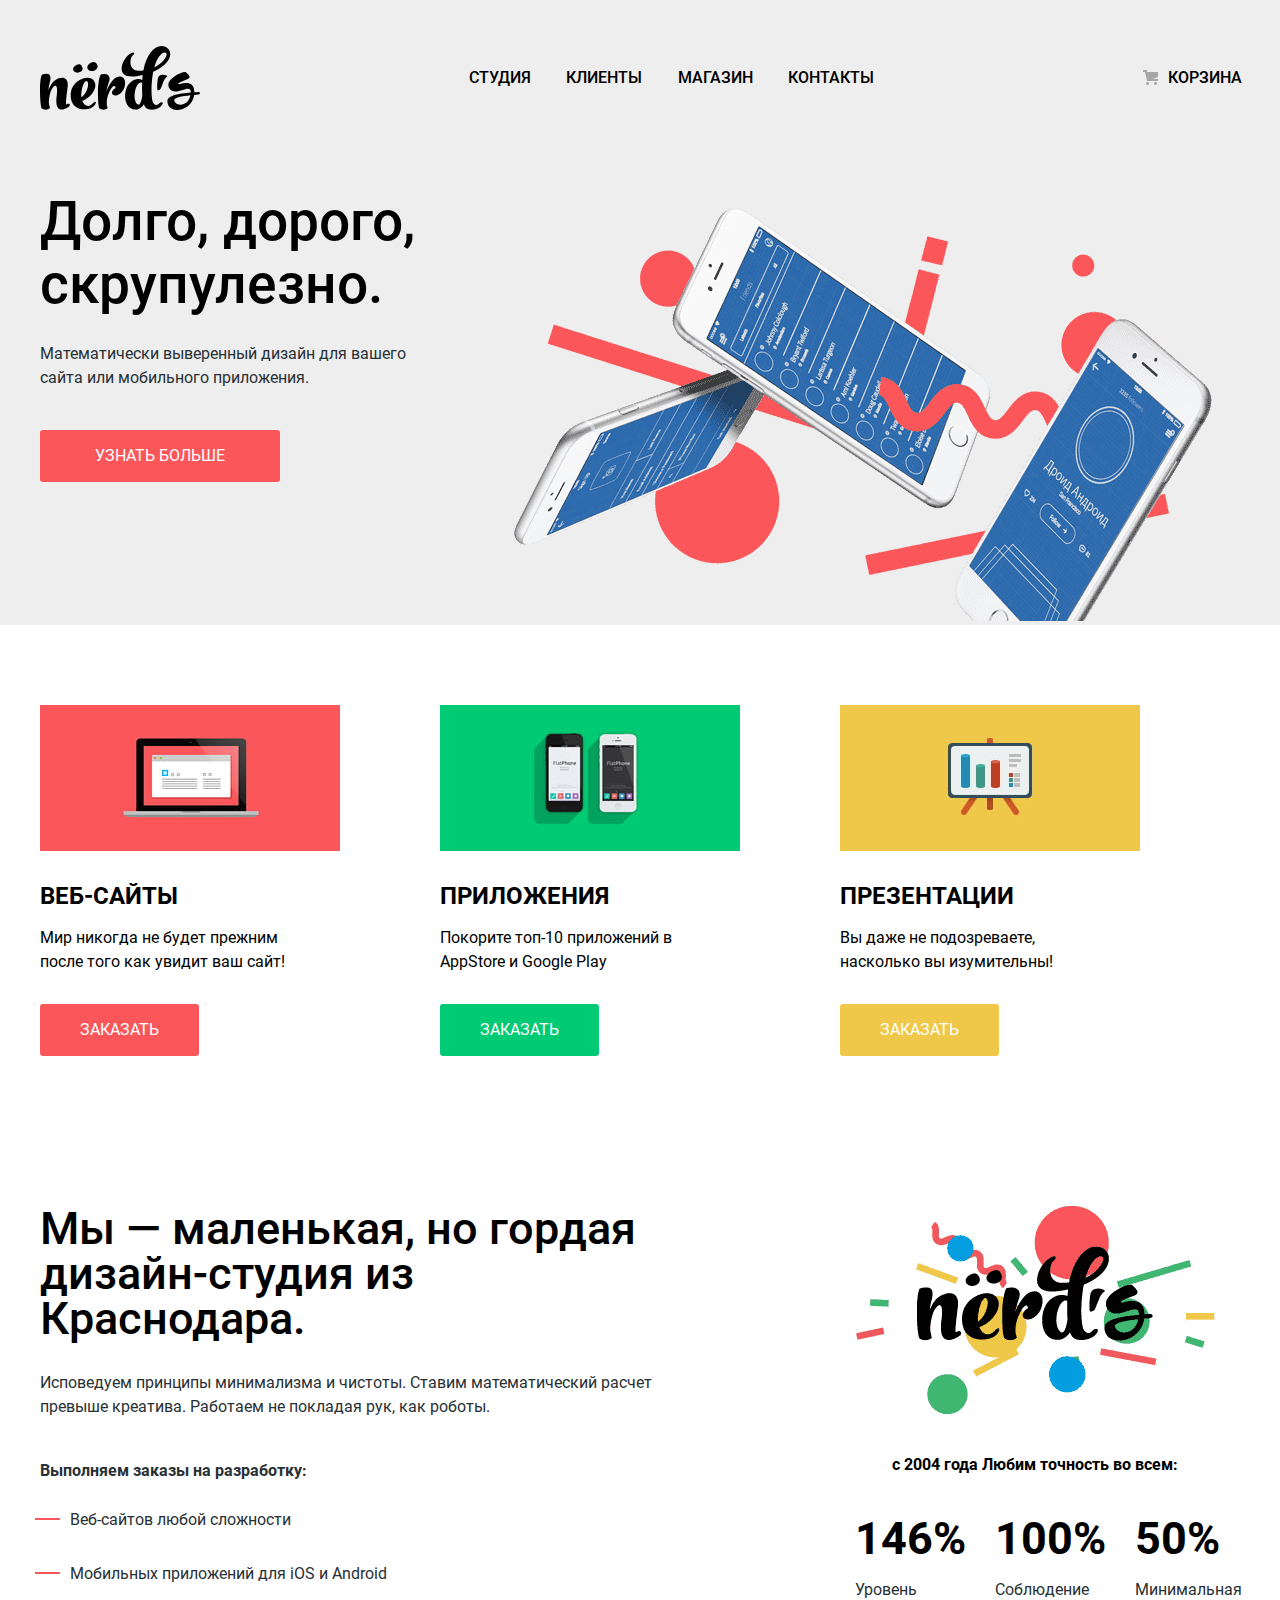
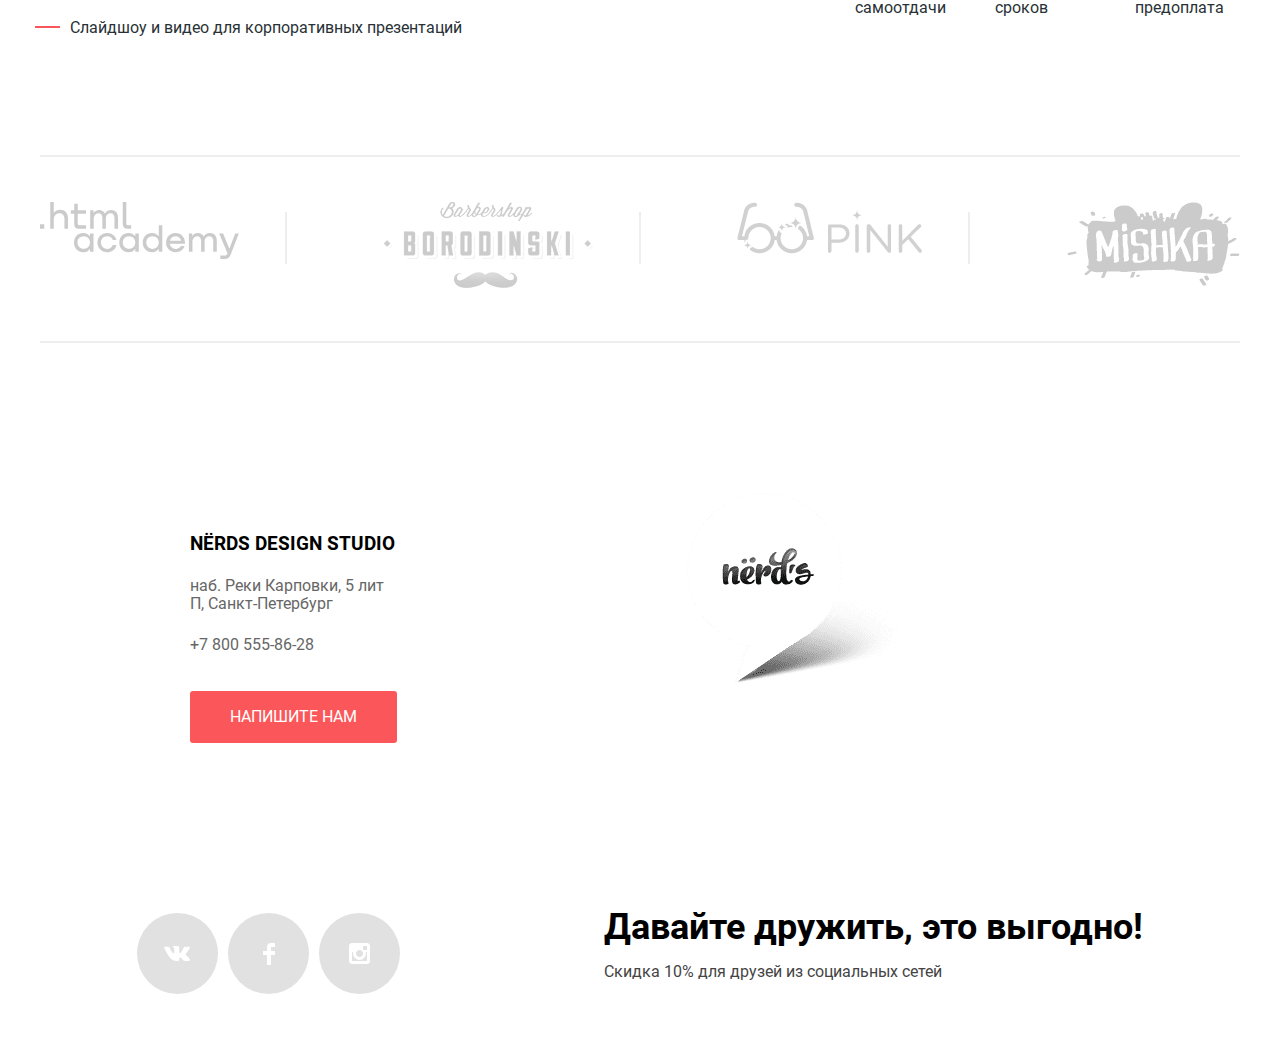
==== commit bc52bda5: "hw 5 каталог" ====
--- a/index.html
+++ b/index.html
@@ -138,12 +138,13 @@
     </section>
     <!--//!write popup-->
     <section class="popup write-wrapper-popup ">
-
+      <div class="write-popup">
+      <div class="button-close-popup"></div>
       <form action="https://echo.htmlacademy.ru" method="GET" class="write-form">
         <h2 class="write-form-title">Напишите нам</h2>
 
         <label for="write-name"> Ваше имя:
-          <input type="text" name="user-name" id="write-name" placeholder="Имя Фамилия">
+          <input type="text" name="user-name" id="write-name" placeholder="Имя Фамилия" required>
         </label>
 
         <label for="write-email"> Ваш email:
@@ -156,7 +157,7 @@
 
         <button class="button button--red button-write" type="submit">Отправить</button>
       </form>
-
+    </div>
     </section>
     <!--//!copyright-->
     <section class="copyright-wrapper wrapper">
--- a/css/style.css
+++ b/css/style.css
@@ -36,16 +36,34 @@
   --header-bg-color: #eeeeee;
   --icon-bg-color: #e1e1e1;
   --border-color: #D7DCDE;
+  --border-color-label:#4d4d4d;
+  --border-color-hover: #B4B9BB;
+  --border-color-focus: #000;
+  --border-color-incorrect: #E74246;
+
 
   /*!Button-color*/
   --button-red: #FB565A;
+  --button-red--hover:#E74246;
+  --button-red--active:#D7373B;
+
   --button-green: #00CA74;
+  --button-green--hover:#00BC6C;
+  --button-green--active:#00AA62;
+
   --button-yellow: #EFC849;
+  --button-yellow--hover:#EAB534;
+  --button-yellow--active:#E5A722;
+
+  --button-gray:#EEEEEE;
+  --button-gray--hover:#DFDFDF;
+  --button-gray--active:#D5D5D5;
 
   /*!Text-color*/
   --txt-black: #000000;
   --txt-darkgray: #283136;
   --txt-gray: #444444;
+  --txt-map-gray:#666666;
   --txt-white: #ffffff;
 
   /*!Font-size*/
@@ -68,20 +86,55 @@
 .button--red {
   background-color: var(--button-red);
 }
+.button--red:hover,
+.button--red:focus {
+  background-color: var(--button-red--hover);
+  transition: background, .3s ease;
+}
+.button--red:active {
+  background-color: var(--button-red--active);
+  transition: background, .3s ease;
+}
 
 .button--yellow {
   background-color: var(--button-yellow);
 }
+.button--yellow:hover,
+.button--yellow:focus {
+  background-color: var(--button-yellow--hover);
+  transition: background .3s ease;
+}
+.button--yellow:active {
+  background-color: var(--button-yellow--active);
+  transition: background .3s ease;
+}
 
 .button--green {
   background-color: var(--button-green);
 }
+.button--green:hover,
+.button--green:focus {
+  background-color: var(--button-green--hover);
+  transition: background .3s ease;
+}
+.button--green:active {
+  background-color: var(--button-green--active);
+  transition: background .3s ease;
+}
 
 .button--gray {
-  background-color: var(--header-bg-color);
+  background-color: var(--button-gray);
   color: var(--txt-black);
 }
-
+.button--gray:hover,
+.button--gray:focus {
+  background: var(--button-gray--hover);
+  transition: background .2s ease;
+}
+.button--gray:active {
+  background: var(--button-gray--active);
+  transition: background .2s ease;
+}
 .sort-button-wrapper {
   display: flex;
   padding: 10px 0;
@@ -147,12 +200,25 @@
   line-height: 30px;
   text-transform: uppercase;
 }
+
 .nav-item a:hover,
 .basket-link:hover,
 .nav-item a:focus,
 .basket-link:focus {
   color: var(--button-red);
   transition: color .3s ease;
+}
+.nav-item a:active,
+.basket-link:active {
+  color: var(--txt-black);
+  opacity: .3;
+  transition: opacity .3s ease;
+}
+.nav-item--active a:hover,
+.nav-item--active a:focus,
+.nav-item--active a:active {
+  color: var(--txt-black);
+  opacity: 1;
 }
 .basket-link {
   width: 72px;
@@ -239,11 +305,11 @@
 .about-us-wrapper {
   display: flex;
   flex-wrap: wrap;
-  margin-bottom: 75px;
+  padding-bottom: 45px;
   padding-top: 70px;
   justify-content: space-between;
-}
-
+  border-bottom: 2px solid var(--header-bg-color);
+}
 .about-us-title {
   font-size: 45px;
   font-weight: 500;
@@ -341,8 +407,9 @@
 
 /*!Client (Клиенты)*/
 .client-wrapper {
-  padding-top: 60px;
+  padding: 45px 0;
   margin-bottom: 80px;
+  border-bottom: 2px solid var(--header-bg-color);
 }
 
 .client-list {
@@ -351,8 +418,34 @@
   justify-content: space-between;
 }
 
-.client-item {}
-
+.client-item {
+  position: relative;
+}
+.client-item::after {
+  position: absolute;
+  content: "";
+  top: 10px;
+  right: -48px;
+  width: 2px;
+  height: 52px;
+  background-color: var(--header-bg-color);
+}
+.client-item:last-child::after {
+  height: 0px;
+}
+.client-item a {
+  opacity: .2;
+}
+
+.client-item a:focus,
+.client-item a:hover {
+  opacity: 1;
+  transition: opacity .2s ease;
+}
+.client-item a:active {
+  opacity: .1;
+  transition: opacity .2s ease;
+}
 /*!Map (Карта)*/
 .map-wrapper {
   position: relative;
@@ -375,9 +468,14 @@
   margin-bottom: 22px;
 }
 .address-txt {
+  color: var(--txt-map-gray);
   width: 200px;
   margin: 0;
   margin-bottom: 22px;
+}
+.map-address a {
+  color: var(--txt-map-gray);
+  text-decoration: none;
 }
 .address-button {
   margin: 0;
@@ -393,11 +491,56 @@
   display: none;
 }
 .write-wrapper-popup {
+  position: relative;
   width: 960px;
-  min-height: 590px;
+}
+.write-popup {
+  position: absolute;
+  background-color: var(--main-bg-color);
+  bottom: 0px;
+  left: 25%;
+  z-index: 20;
+}
+.button-close-popup {
+  position: relative;
+}
+.button-close-popup:hover::after,
+.button-close-popup:hover::before {
+  background-color: #FB565A;
+  opacity: 1;
+  transition: opacity .2s ease;
+}
+.button-close-popup:active::after,
+.button-close-popup:active::before {
+  opacity: .1;
+  transition: opacity .2s ease;
+}
+.button-close-popup::after {
+  position: absolute;
+  content: "";
+  transform: rotate(-45deg);
+  top: 100px;
+  right: 100px;
+  width: 21px;
+  height: 2px;
+  background-color: #FB565A;
+  opacity: .3;
+}
+.button-close-popup::before {
+  position: absolute;
+  content: "";
+  transform: rotate(45deg);
+  top: 100px;
+  right: 100px;
+  width: 21px;
+  height: 2px;
+  background-color: #FB565A;
+  opacity: .3;
 }
 
 .write-wrapper-popup form {
+  box-shadow: 0px 20px 40px rgba(0, 0, 0, 0.4);
+  width: 760px;
   padding: 65px 100px;
   display: grid;
   grid-template-columns: 1fr 1fr;
@@ -419,7 +562,16 @@
   resize: none;
   border-radius: 3px;
 }
-
+.write-wrapper-popup input:hover,
+.write-wrapper-popup textarea:hover {
+  border-color: var(--border-color-hover);
+  transition: border-color .2s ease;
+}
+.write-wrapper-popup input:focus,
+.write-wrapper-popup textarea:focus {
+  border-color: var(--border-color-focus);
+  transition: border-color .2s ease;
+}
 .write-form-title {
   margin: 0 0 35px 0;
   font-size: 45px;
@@ -465,11 +617,23 @@
   height: 81px;
   display: flex;
   align-items: center;
+  background-color: var(--icon-bg-color);
   justify-content: center;
-  background-color: var(--icon-bg-color);
   border-radius: 50%;
 }
-
+.copyright-item a:hover,
+.copyright-item a:focus {
+  background-color: var(--button-red--hover);
+  transition: background .2s ease;
+}
+.copyright-item a:active {
+  background-color: var(--button-red--active);
+  transition: background .2s ease;
+}
+.copyright-item a:active img {
+  opacity: .3;
+  transition: opacity .2s ease;
+}
 .copyright-title {
   margin: 0 0 10px 0;
   width: 660px;
@@ -508,7 +672,7 @@
   align-items: center;
 }
 .sort-header-item:last-child {
-  padding-top: 20px;
+  justify-content: space-between;
   width: 360px;
 }
 
@@ -540,17 +704,84 @@
 /*! Блок фильтра стоимости */
 .sort-wrapper {
   width: 260px;
+  margin-right: 140px;
 }
 
 .sort-form fieldset {
   border: none;
-}
-
+  margin: 0px;
+  padding: 0px;
+}
+/*!range*/
+.range-filter {
+  width: 260px;
+  margin-top: 49px;
+}
+.range-controls {
+  position: relative;
+  border-radius: 5px;
+  height: 80px;
+  box-sizing: border-box;
+  padding-left: 20px;
+  padding-right: 20px;
+  background-color: var(--header-bg-color);
+  margin-bottom: 15px;
+  padding-top: 39px;
+}
+.range-controls .scale {
+  height: 2px;
+  background-color: #D7DCDF;
+}
+.range-controls .bar {
+  width: 70%;
+  height: 2px;
+  background-color: #00CA74;
+}
+.range-controls .toggle {
+  cursor: pointer;
+  position: absolute;
+  top: 30px;
+  width: 4px;
+  height: 4px;
+  padding: 0;
+  border: 8px solid #ffffff;
+  background-color: #ababab;
+  border-radius: 50%;
+  box-shadow: 0 2px 1px 0 rgba(0, 1, 1, 0.15);
+}
+.range-controls .toggle-min {
+  left: auto;
+}
+.range-controls .toggle-max {
+  right: 70px;
+}
+.price-controls {
+  display: flex;
+  justify-content: space-between;
+  align-items: center;
+  margin-bottom: 50px;
+}
+.price-controls label {
+  text-transform: uppercase;
+  font-size: 16px;
+}
+.price-controls input {
+  width: 80px;
+  padding: 10px;
+  margin-left: 10px;
+  background-color: var(--header-bg-color);
+  color: #283136;
+  text-align: center;
+  box-sizing: border-box;
+  border: none;
+  border-radius: 5px;
+}
 .filter-title {
   font-size: 18px;
   line-height: 30px;
   font-weight: 700;
-  width: 260px;
+  width: 400px;
+  margin-bottom: 10px;
 }
 
 .features-checkbox-list,
@@ -564,7 +795,59 @@
   line-height: 20px;
   margin-bottom: 20px;
 }
-
+.net-radio-item label:focus,
+.net-radio-item label:hover,
+.features-checkbox-item label:focus,
+.features-checkbox-item label:hover {
+  cursor: pointer;
+}
+.net-radio-item label {
+  padding-left: 35px;
+  position: relative;
+}
+.net-radio-item label::before {
+  position: absolute;
+  content: '';
+  width: 25px;
+  height: 25px;
+  border: 3px solid var(--border-color-label);
+  border-radius: 50%;
+  top: -6px;
+  left: 0px;
+}
+.net-radio-item input:checked + label::after {
+  position: absolute;
+  content: "";
+  width: 9px;
+  height: 9px;
+  background: var(--border-color-label);
+  border-radius: 50%;
+  top: 5px;
+  left: 11px;
+}
+.features-checkbox-item label {
+  padding-left: 35px;
+  position: relative;
+}
+.features-checkbox-item label::before {
+  position: absolute;
+  content: '';
+  width: 23px;
+  height: 23px;
+  top: -5px;
+  left: 0px;
+  border: 2px solid var(--border-color-label);
+  border-radius: 4px;
+}
+.features-checkbox-item input:checked + label::after {
+  position: absolute;
+  content: '';
+  background-image: url(../img/check-mark.svg);
+  width: 21px;
+  height: 17px;
+  top: 0px;
+  left: 4px;
+}
 .view-button {
   padding: 15px 80px;
 }
@@ -575,10 +858,85 @@
   margin-bottom: 55px;
 }
 .result-item {
-  margin-bottom: 30px;
+  margin-bottom: 70px;
+  position: relative;
+}
+.result-item::before {
+  position: absolute;
+  content: '';
+  top: -39px;
+  left: 0px;
+  background-image: url(../img/result-browser.svg);
+  width: 360px;
+  height: 40px;
+}
+.result-item:hover::before {
+  cursor: pointer;
+  position: absolute;
+  content: '';
+  top: -39px;
+  left: 0px;
+  background-image: url(../img/result-browser-hover.svg);
+  width: 360px;
+  height: 40px;
+  transition: background-image .2s ease;
 }
 .result-item:nth-child(odd) {
   margin-right: 40px;
+}
+.result-info {
+  display: none;
+  transition: display .2s linear;
+}
+.result-item:hover .result-info {
+  display: flex;
+  flex-direction: column;
+  flex-wrap: wrap;
+  align-items: center;
+  justify-content: center;
+  background: var(--header-bg-color);
+  position: absolute;
+  bottom: 0px;
+  left: 0px;
+  width: 360px;
+  min-height: 230px;
+  /* transition: display .2s linear; */
+}
+.result-info-title {
+  margin: 0;
+  margin-bottom: 10px;
+  font-size: 18px;
+  line-height: 30px;
+  font-weight: 700;
+  text-transform: uppercase;
+}
+.result-info-title:hover,
+.result-info-title:focus {
+  color: var(--button-red);
+  transition: color .2s ease;
+}
+.result-info-title:active {
+  color: var(--txt-black);
+  opacity: .3;
+  transition: opacity .2s ease;
+}
+.result-info-text {
+  width: 255px;
+  font-size: 16px;
+  text-align: center;
+  color: var(--txt-map-gray);
+  line-height: 18px;
+  margin: 0px;
+  margin-bottom: 32px;
+}
+.result-info-price {
+  width: 200px;
+  box-sizing: border-box;
+  display: inline-block;
+  padding: 15px 70px;
+  border-radius: 3px;
+  color: var(--txt-white);
+  text-decoration: none;
 }
 .header-wrapper {
   display: flex;
@@ -616,11 +974,12 @@
 }
 .nav-item--active {
   position: relative;
+  cursor: default;
 }
 .nav-item--active::after {
   position: absolute;
   content: '';
-  bottom: 0;
+  bottom: -13px;
   left: 0;
   background-color: var(--button-red);
   width: 100%;
@@ -634,22 +993,44 @@
 
 .page-item {
   margin-right: 10px;
+  width: 50px;
+  height: 50px;
 }
 
 .page-link {
-  background-color: var(--header-bg-color);
-  padding: 17px 20px;
+  background-color: var(--button-gray);
   text-decoration: none;
   color: var(--txt-black);
   border-radius: 3px;
-}
-
+  display: inline-flex;
+  align-items: center;
+  justify-content: center;
+  width: 50px;
+  height: 50px;
+}
+
+.page-link:hover:not(.page-link--active),
+.page-link:focus:not(.page-link--active) {
+  background-color: var(--button-gray--hover);
+  transition: background .2s ease;
+}
+.page-link:active:not(.page-link--active) {
+  opacity: .3;
+  color: var(--txt-black);
+  transition: color .2s ease;
+  box-shadow: 0px 3px 0px 0px rgba(0, 1, 1, 0.1);
+}
 .page-link--active {
-  padding: 14px 17px;
   background-color: var(--main-bg-color);
-  border: 3px solid var(--header-bg-color);
+  border: 3px solid var(--button-gray);
+  width: 44px;
+  height: 44px;
 }
 
 .page-link--next {
   padding: 17px 75px;
-}
+  box-sizing: border-box;
+  width: 260px;
+  height: 50px;
+
+}
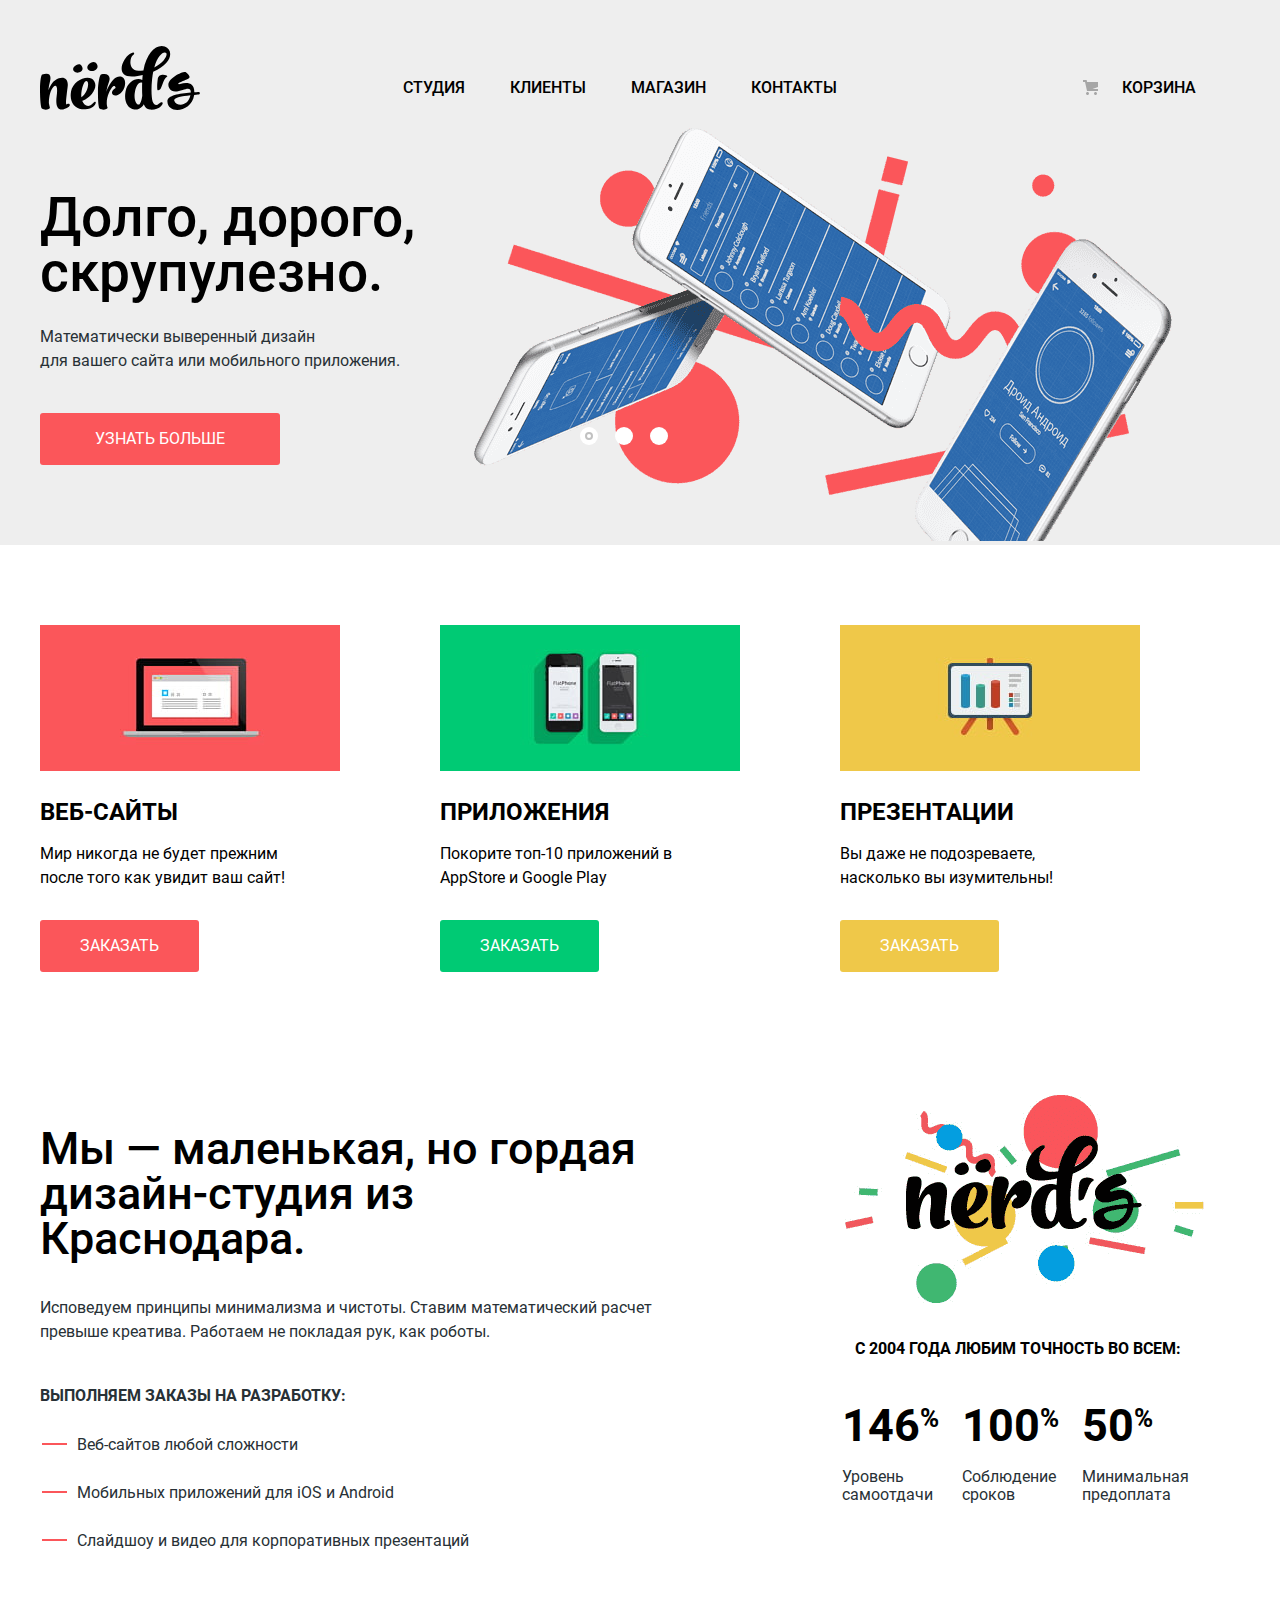
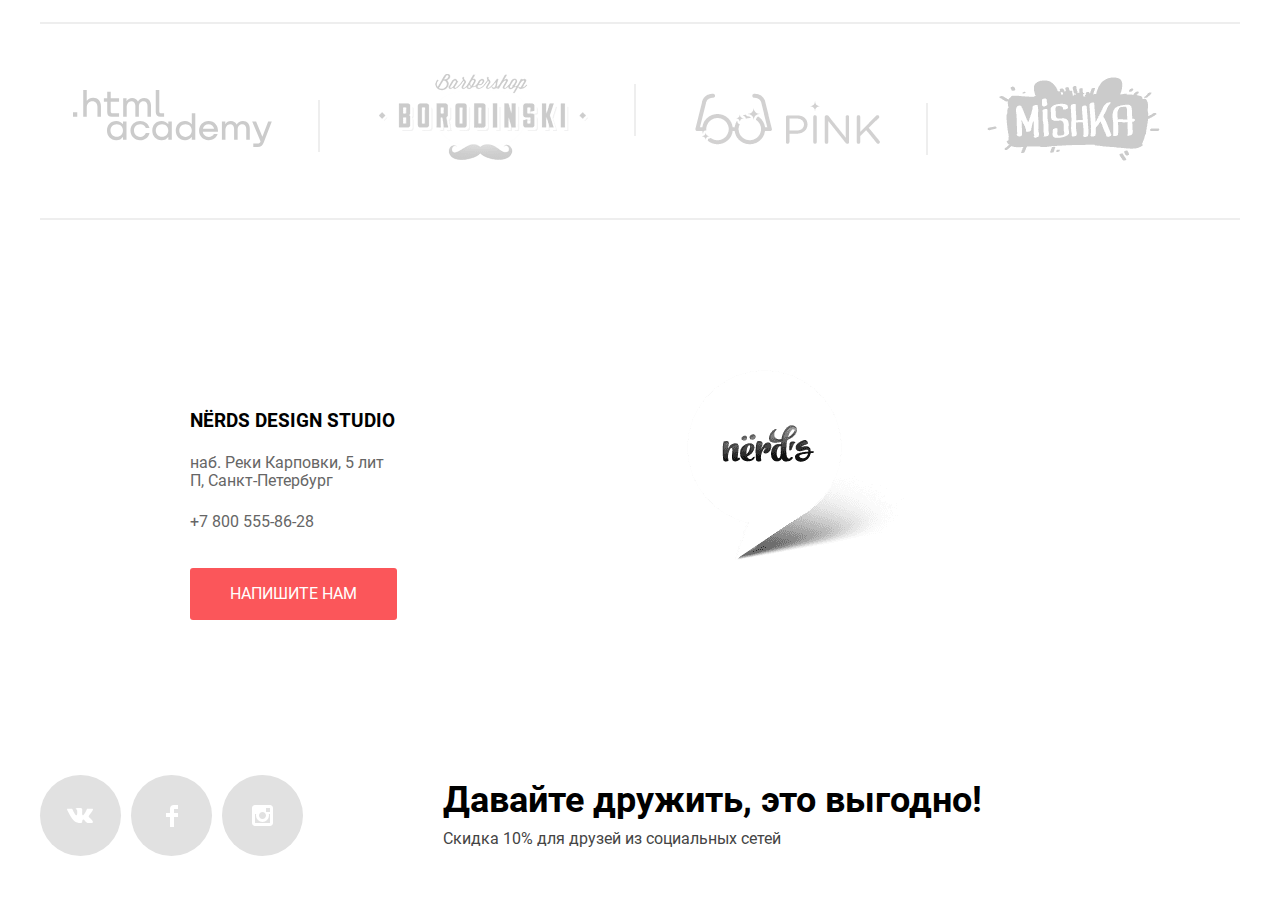
==== commit c2771b89: "Главная страница Слайдер" ====
--- a/index.html
+++ b/index.html
@@ -35,17 +35,20 @@
         <h2 class="visually-hidden">Преимущества</h2>
         <div class="slider-txt-wrapper">
           <p class="slider-title">Долго, дорого, скрупулезно.</p>
-          <p class="slider-txt">Математически выверенный дизайн для вашего сайта или мобильного приложения.</p>
+          <p class="slider-txt">Математически выверенный дизайн <br> для вашего сайта или мобильного приложения.</p>
           <button class="button button-more button--red">Узнать больше</button>
         </div>
         <div class="slider-img-wrapper">
           <ul class="slider-list">
             <li class="slider-item"><img src="img/nerds-index-slide1.png" alt="Оптимизация под мобильную версию"
                 width="760" height="431"></li>
-            <li class="slider-item visually-hidden"><img src="img/nerds-index-slide2.png" alt="ПО под iOS и Android" width="760"
-                height="431"></li>
-            <li class="slider-item visually-hidden"><img src="img/nerds-index-slide3.png" alt="UI UX Дизайн сайтов" width="760"
-                height="431"></li>
+            <li class="slider-item visualy-hidden"></li>
+            <li class="slider-item visualy-hidden"></li>
+            <div class="slider-controls">
+              <button class="slider-button"><div class="slider-button--active"></div></button>
+              <button class="slider-button"></button>
+              <button class="slider-button"></button>
+            </div>
           </ul>
         </div>
       </section>
@@ -96,13 +99,13 @@
         <img class="about-us-img" src="img/nerds-stats.png" alt="Нердс логотип" width="360" height="208">
         <span class="about-us-signin-txt">с 2004 года Любим точность во всем:</span>
         <dl class="about-us-signin-list">
-          <dt>146%</dt>
+          <dt>146 <span>%</span></dt>
           <dd>Уровень самоотдачи</dd>
 
-          <dt>100%</dt>
+          <dt>100<span>%</span></dt>
           <dd>Соблюдение сроков</dd>
 
-          <dt>50%</dt>
+          <dt>50<span>%</span></dt>
           <dd>Минимальная предоплата</dd>
 
         </dl>
@@ -131,7 +134,8 @@
         <a href="tel:+78005558628">+7 800 555-86-28</a>
         <button class="button button--red address-button" type="button">Напишите нам</button>
       </div>
-      <img class="map-marker-img" width="231" height="190" src="img/map-marker-1.png" alt="Маркер на карте где мы находимся">
+      <img class="map-marker-img" width="231" height="190" src="img/map-marker-1.png"
+        alt="Маркер на карте где мы находимся">
       <iframe class="map-iframe"
         src="https://www.google.com/maps/embed?pb=!1m16!1m12!1m3!1d800.282252974584!2d30.315123580084485!3d59.968447937525745!2m3!1f0!2f0!3f0!3m2!1i1024!2i768!4f13.1!2m1!1z0L3QsNCxLiDQoNC10LrQuCDQmtCw0YDQv9C-0LLQutC4LCDigKg1INC70LjRgiDQnywg0KHQsNC90LrRgi3Qn9C10YLQtdGA0LHRg9GA0LM!5e0!3m2!1sru!2skz!4v1621783456047!5m2!1sru!2skz"
         width="100%" height="416" style="border:0;" allowfullscreen="" loading="lazy"></iframe>
@@ -139,25 +143,25 @@
     <!--//!write popup-->
     <section class="popup write-wrapper-popup ">
       <div class="write-popup">
-      <div class="button-close-popup"></div>
-      <form action="https://echo.htmlacademy.ru" method="GET" class="write-form">
-        <h2 class="write-form-title">Напишите нам</h2>
+        <div class="button-close-popup"></div>
+        <form action="https://echo.htmlacademy.ru" method="GET" class="write-form">
+          <h2 class="write-form-title">Напишите нам</h2>
 
-        <label for="write-name"> Ваше имя:
-          <input type="text" name="user-name" id="write-name" placeholder="Имя Фамилия" required>
-        </label>
+          <label for="write-name"> Ваше имя:
+            <input type="text" name="user-name" id="write-name" placeholder="Имя Фамилия" required>
+          </label>
 
-        <label for="write-email"> Ваш email:
-          <input type="email" name="user-email" id="write-email" placeholder="email@example.com" required>
-        </label>
+          <label for="write-email"> Ваш email:
+            <input type="email" name="user-email" id="write-email" placeholder="email@example.com" required>
+          </label>
 
-        <h4 class="write-textarea-title">Текст письма:</h4>
-        <textarea name="popup-textarea-name" id="popup-textarea" cols="60" rows="5"
-          placeholder="В свободной форме"></textarea>
+          <h4 class="write-textarea-title">Текст письма:</h4>
+          <textarea name="popup-textarea-name" id="popup-textarea" cols="60" rows="5"
+            placeholder="В свободной форме"></textarea>
 
-        <button class="button button--red button-write" type="submit">Отправить</button>
-      </form>
-    </div>
+          <button class="button button--red button-write" type="submit">Отправить</button>
+        </form>
+      </div>
     </section>
     <!--//!copyright-->
     <section class="copyright-wrapper wrapper">
--- a/css/style.css
+++ b/css/style.css
@@ -224,6 +224,7 @@
   width: 72px;
   position: relative;
   padding-left: 25px;
+  margin-top: 28px;
 }
 .basket-link::before {
   position: absolute;
@@ -234,7 +235,7 @@
   background-repeat: no-repeat;
   background-position: 0 0;
   top: 7px;
-  left: 0px;
+  left: -14px;
 }
 
 .visually-hidden {
@@ -248,8 +249,8 @@
 .slider-wrapper {
   display: flex;
   flex-wrap: wrap;
-  justify-content: space-between;
   margin-bottom: 80px;
+  min-height: 355px;
 }
 
 .slider-title {
@@ -257,10 +258,12 @@
   margin: 0 0 25px 0;
   padding: 0;
   font-size: 55px;
+  line-height: 55px;
   font-weight: 500;
 }
 
 .slider-txt-wrapper {
+  padding-top: 80px;
   width: 400px;
 }
 
@@ -274,6 +277,38 @@
 .button-more {
   width: 240px;
 }
+.slider-list {
+  position: relative;
+}
+
+.slider-controls {
+  display: flex;
+  flex-wrap: wrap;
+  position: absolute;
+  bottom: 100px;
+  left: 140px;
+  z-index: 2;
+}
+.slider-button {
+  width: 18px;
+  height: 18px;
+  background-color: #fff;
+  border-radius: 50%;
+  border: 0;
+  margin-right: 17px;
+  position: relative;
+  cursor: pointer;
+}
+
+.slider-button--active {
+  position: absolute;
+  top: 5px;
+  left: 5px;
+  border: 2px solid #c1c1c1;
+  border-radius: 50%;
+  width: 4px;
+  height: 4px;
+}
 /*!Service (Услуги)*/
 .service-wrapper {
   margin-bottom: 80px;
@@ -289,7 +324,7 @@
   text-transform: uppercase;
   width: 180px;
   margin: 0 0 15px 0;
-  padding: 25px 0 0 0;
+  padding: 21px 0 0 0;
   font-size: 24px;
   font-weight: 700;
   line-height: 30px;
@@ -306,15 +341,16 @@
   display: flex;
   flex-wrap: wrap;
   padding-bottom: 45px;
-  padding-top: 70px;
+  padding-top: 43px;
   justify-content: space-between;
   border-bottom: 2px solid var(--header-bg-color);
 }
 .about-us-title {
+  padding-top: 31px;
   font-size: 45px;
   font-weight: 500;
   line-height: 45px;
-  margin: 0 0 30px 0;
+  margin: 0 0 35px 0;
 }
 
 .about-us-txt-wrapper {
@@ -332,19 +368,20 @@
 .about-us-subtitle {
   font-size: var(--general-font-size);
   color: var(--txt-darkgray);
-  width: 305px;
+  width: 325px;
   line-height: 24px;
   margin: 0 0 25px 0;
+  text-transform: uppercase;
 }
 
 .about-us-list {
-  padding: 0 0 0 30px;
+  padding: 0 0 0 37px;
 }
 
 .about-us-item {
   color: var(--txt-darkgray);
   line-height: 24px;
-  margin: 0 0 30px 0;
+  margin: 0 0 24px 0;
   width: 400px;
   position: relative;
 }
@@ -359,31 +396,27 @@
   background-color: var(--button-red);
 }
 
-.about-us-item:last-child {
-  margin: 0 0 70px 0;
-}
-
 .about-us-stat {
   width: 385px;
 }
 
 .about-us-img {
-  margin: 0 0 35px 0;
+  margin: 0 0 30px -11px;
 }
 
 .about-us-signin-txt {
-  text-align: center;
+  text-transform: uppercase;
   display: inline-block;
   font-weight: 700;
   line-height: 24px;
-  margin: 0 0 30px 0;
+  margin: 0 0 33px 0;
   width: 360px;
 }
 
 .about-us-signin-list {
-  margin: 0;
+  margin: 0 0 0 -13px;
   display: grid;
-  grid-template-columns: repeat(auto-fit, minmax(120px, 120px));
+  grid-template-columns: repeat(auto-fit, minmax(100px, 100px));
   row-gap: 10px;
   column-gap: 20px;
 }
@@ -393,8 +426,15 @@
   font-weight: 700;
   line-height: 64px;
   margin: 0;
-}
-
+  display: flex;
+  flex-wrap: wrap;
+}
+.about-us-signin-list dt span {
+  font-size: 26px;
+  font-weight: 700;
+  line-height: 40px;
+  margin-top: 4px;
+}
 .about-us-signin-list dd {
   color: var(--txt-darkgray);
   font-size: inherit;
@@ -407,7 +447,7 @@
 
 /*!Client (Клиенты)*/
 .client-wrapper {
-  padding: 45px 0;
+  padding: 50px 0;
   margin-bottom: 80px;
   border-bottom: 2px solid var(--header-bg-color);
 }
@@ -415,7 +455,9 @@
 .client-list {
   display: flex;
   flex-wrap: wrap;
+  align-items: center;
   justify-content: space-between;
+  padding: 0 80px 0 33px;
 }
 
 .client-item {
@@ -595,14 +637,14 @@
 /*! copyright */
 .copyright-wrapper {
   margin: 0 auto;
-  min-height: 220px;
-  display: flex;
-  justify-content: space-around;
+  min-height: 190px;
+  display: flex;
   align-items: center;
 }
 
 .copyright-list {
   display: flex;
+  margin-right: 130px;
 }
 
 .copyright-item {
@@ -635,6 +677,7 @@
   transition: opacity .2s ease;
 }
 .copyright-title {
+  display: inline-block;
   margin: 0 0 10px 0;
   width: 660px;
   font-size: 36px;
@@ -643,6 +686,7 @@
 }
 
 .copyright-txt {
+  margin: 0;
   color: var(--txt-gray);
   line-height: 22px;
   font-weight: 400;
@@ -941,15 +985,13 @@
 .header-wrapper {
   display: flex;
   flex-wrap: wrap;
-  align-items: center;
-  justify-content: space-between;
-  margin-bottom: 80px;
   padding: 45px 0 0 0;
 }
 
 .header-logo {
   width: 160px;
   height: 65px;
+  padding-right: 185px;
 }
 .header-logo:hover,
 .header-logo:focus {
@@ -960,17 +1002,21 @@
   opacity: .3;
 }
 .nav-wrapper {
-  width: 440px;
+  margin-right: 215px;
 }
 .nav-list {
   display: flex;
   flex-wrap: wrap;
+  margin-top: 28px;
 }
 .nav-item {
-  margin: 0 auto;
+  margin-right: 45px;
   display: flex;
   justify-content: center;
 
+}
+.nav-item:first-child {
+  margin-left: 18px;
 }
 .nav-item--active {
   position: relative;
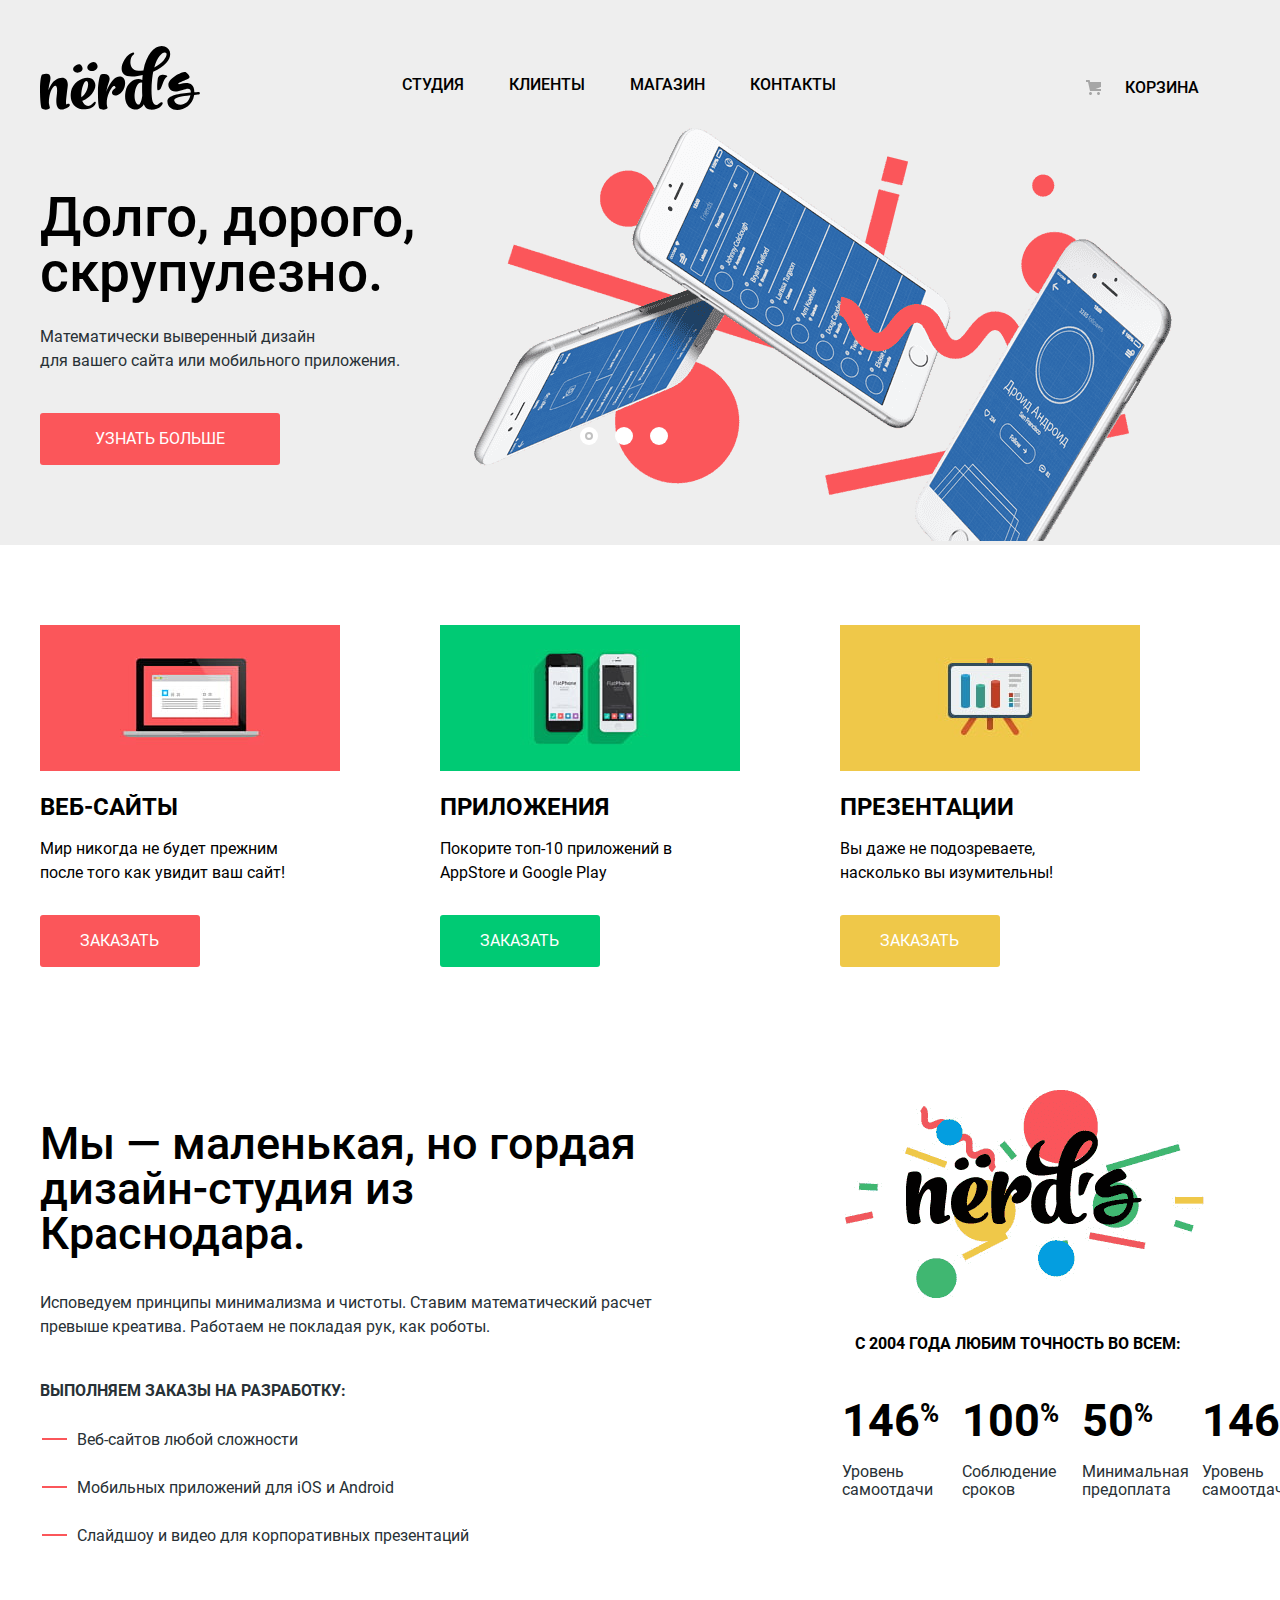
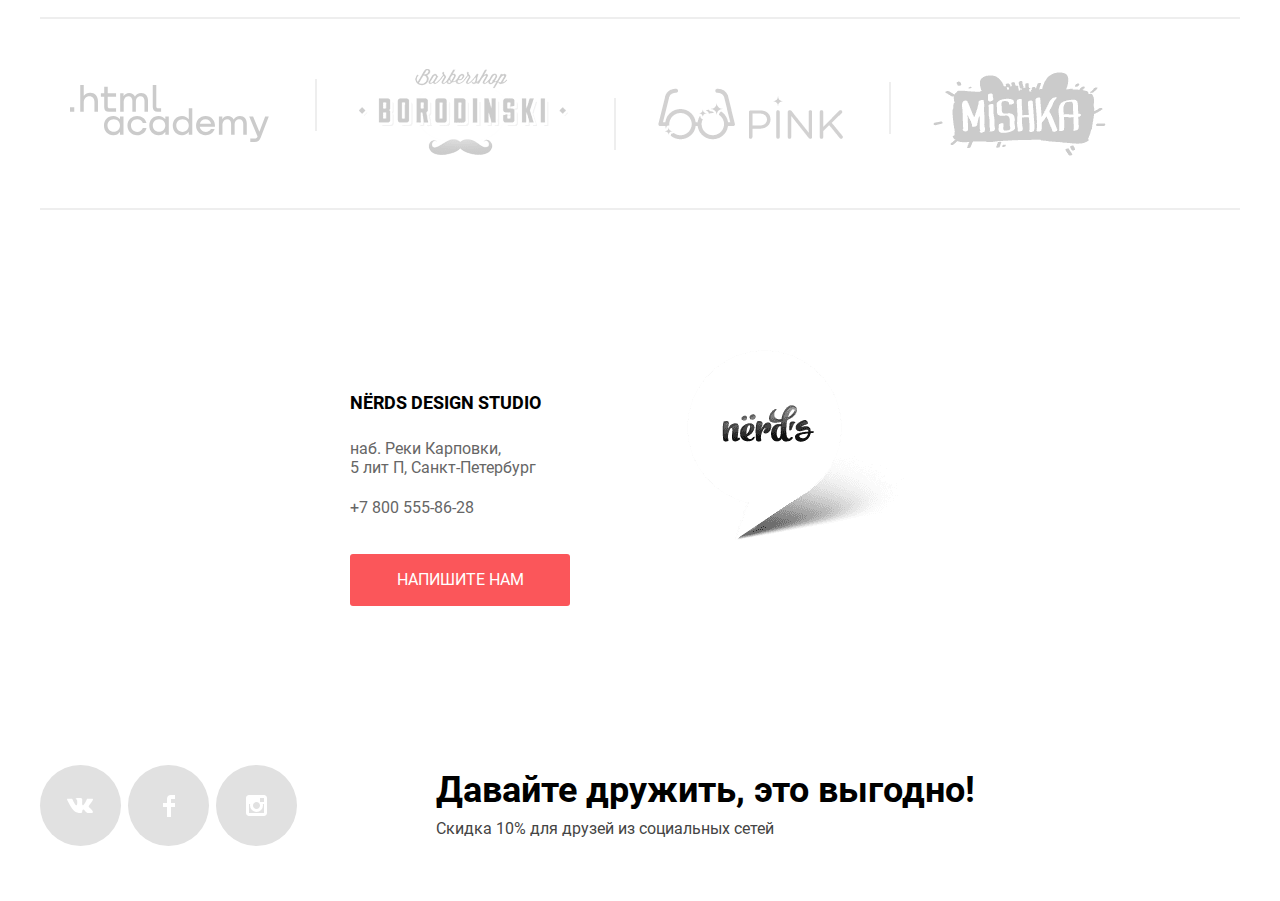
==== commit 40d914c8: "Проверил пиксель перфектом главную и внутр страницу" ====
--- a/index.html
+++ b/index.html
@@ -11,7 +11,7 @@
 
   <link rel="preconnect" href="https://fonts.gstatic.com">
   <link rel="stylesheet" href="css/normalize.css">
-  <link rel="stylesheet" href="css/style.css">
+  <link rel="stylesheet" href="css/style.min.css">
 </head>
 
 <body class="page-body">
@@ -35,8 +35,8 @@
         <h2 class="visually-hidden">Преимущества</h2>
         <div class="slider-txt-wrapper">
           <p class="slider-title">Долго, дорого, скрупулезно.</p>
-          <p class="slider-txt">Математически выверенный дизайн <br> для вашего сайта или мобильного приложения.</p>
-          <button class="button button-more button--red">Узнать больше</button>
+          <p class="slider-txt">Математически выверенный дизайн <br> для вашего сайта или мобильного приложения. </p>
+          <button class="button button-more button--red">Узнать больше </button>
         </div>
         <div class="slider-img-wrapper">
           <ul class="slider-list">
@@ -45,7 +45,9 @@
             <li class="slider-item visualy-hidden"></li>
             <li class="slider-item visualy-hidden"></li>
             <div class="slider-controls">
-              <button class="slider-button"><div class="slider-button--active"></div></button>
+              <button class="slider-button">
+                <div class="slider-button--active"></div>
+              </button>
               <button class="slider-button"></button>
               <button class="slider-button"></button>
             </div>
@@ -83,7 +85,7 @@
     <section class="about-us-wrapper wrapper">
       <div class="about-us-txt-wrapper">
         <h2 class="visually-hidden">О нас</h2>
-        <p class="about-us-title">Мы — маленькая, но гордая дизайн-студия из Краснодара.</p>
+        <p class="about-us-title">Мы — маленькая, но гордая дизайн-студия из Краснодара. </p>
         <p class="about-us-txt">Исповедуем принципы минимализма и чистоты. Ставим математический расчет превыше
           креатива.
           Работаем не покладая рук, как роботы.</p>
@@ -108,6 +110,14 @@
           <dt>50<span>%</span></dt>
           <dd>Минимальная предоплата</dd>
 
+          <dt>146 <span>%</span></dt>
+          <dd>Уровень самоотдачи</dd>
+
+          <dt>100<span>%</span></dt>
+          <dd>Соблюдение сроков</dd>
+
+          <dt>50<span>%</span></dt>
+          <dd>Минимальная предоплата</dd>
         </dl>
       </div>
     </section>
@@ -130,20 +140,24 @@
     <section class="map-wrapper">
       <div class="map-address">
         <h3 class="address-title">NЁRDS DESIGN STUDIO</h3>
-        <p class="address-txt">наб. Реки Карповки, 5 лит П, Санкт-Петербург</p>
+        <p class="address-txt">наб. Реки Карповки,<br> 5 лит П, Санкт-Петербург</p>
         <a href="tel:+78005558628">+7 800 555-86-28</a>
         <button class="button button--red address-button" type="button">Напишите нам</button>
       </div>
       <img class="map-marker-img" width="231" height="190" src="img/map-marker-1.png"
         alt="Маркер на карте где мы находимся">
       <iframe class="map-iframe"
-        src="https://www.google.com/maps/embed?pb=!1m16!1m12!1m3!1d800.282252974584!2d30.315123580084485!3d59.968447937525745!2m3!1f0!2f0!3f0!3m2!1i1024!2i768!4f13.1!2m1!1z0L3QsNCxLiDQoNC10LrQuCDQmtCw0YDQv9C-0LLQutC4LCDigKg1INC70LjRgiDQnywg0KHQsNC90LrRgi3Qn9C10YLQtdGA0LHRg9GA0LM!5e0!3m2!1sru!2skz!4v1621783456047!5m2!1sru!2skz"
-        width="100%" height="416" style="border:0;" allowfullscreen="" loading="lazy"></iframe>
+        src="https://www.google.com/maps/embed?pb=!1m16!1m12!1m3!1d800.282252974584!2d30.315123580084485!3d59.968447937525745!2m3!1f0!2f0!3f0!3m2!1i1024
+        !2i768!4f13.1!2m1!1z0L3QsNCxLiDQoNC10LrQuCDQmtCw0YDQv9C-0LLQutC4LCDigKg1INC70LjRgiDQnywg0KHQsNC90LrRgi3Qn9C10YLQtdGA0LHRg9GA0LM
+        !5e0!3m2!1sru!2skz!4v1621783456047!5m2!1sru!2skz"
+        width="100%" height="416" style="border:0;" allowfullscreen="" loading="lazy" title="Офис компании по адресу наб. Реки Карповки, 5 лит П, Санкт-Петербург"></iframe>
     </section>
     <!--//!write popup-->
     <section class="popup write-wrapper-popup ">
       <div class="write-popup">
-        <div class="button-close-popup"></div>
+        <div class="button-close-popup">
+          <span class="visually-hidden">закрыть</span>
+        </div>
         <form action="https://echo.htmlacademy.ru" method="GET" class="write-form">
           <h2 class="write-form-title">Напишите нам</h2>
 
@@ -172,6 +186,7 @@
         </li>
         <li class="copyright-item"><a href="#"><img src="img/instagram.svg" width="21" height="21" alt="instagram"></a>
         </li>
+
       </ul>
       <div class="copyright-txt-wrapper">
         <span class="copyright-title">Давайте дружить, это выгодно!</span>
--- a/css/style.min.css
+++ b/css/style.min.css
@@ -0,0 +1,28 @@
+/*! Font */
+@font-face{font-family:"Roboto";src:local("Roboto"),local("Roboto"),url(/fonts/roboto.woff2) format(woff2),url(/fonts/roboto.woff) format(woff);font-weight:400;font-style:normal}@font-face{font-family:"Roboto";src:local("Roboto"),local("Roboto"),url(/fonts/robotomedium.woff2) format(woff2),url(/fonts/robotomedium.woff) format(woff);font-weight:500;font-style:normal}@font-face{font-family:"Roboto";src:local("Roboto"),local("Roboto"),url(/fonts/robotobold.woff2) format(woff2),url(/fonts/robotobold.woff) format(woff);font-weight:700;font-style:normal}
+/*!Root*/
+:root{--main-bg-color:#ffffff;--header-bg-color:#eeeeee;--icon-bg-color:#e1e1e1;--border-color:#D7DCDE;--border-color-label:#4d4d4d;--border-color-hover:#B4B9BB;--border-color-focus:#000;--border-color-incorrect:#E74246;--button-red:#FB565A;--button-red--hover:#E74246;--button-red--active:#D7373B;--button-green:#00CA74;--button-green--hover:#00BC6C;--button-green--active:#00AA62;--button-yellow:#EFC849;--button-yellow--hover:#EAB534;--button-yellow--active:#E5A722;--button-gray:#EEEEEE;--button-gray--hover:#DFDFDF;--button-gray--active:#D5D5D5;--txt-black:#000000;--txt-darkgray:#283136;--txt-gray:#444444;--txt-map-gray:#666666;--txt-white:#ffffff;--general-font-size:16px}
+/*! Button */
+.button{font-size:var(--general-font-size);line-height:18px;border-radius:3px;border:0;text-transform:uppercase;color:var(--txt-white);padding:17px 40px;display:inline-block;text-decoration:none}.button--red{background-color:var(--button-red)}.button--red:focus,.button--red:hover{background-color:var(--button-red--hover);transition:background,.3s ease}.button--red:active{background-color:var(--button-red--active);transition:background,.3s ease}.button--yellow{background-color:var(--button-yellow)}.button--yellow:focus,.button--yellow:hover{background-color:var(--button-yellow--hover);transition:background .3s ease}.button--yellow:active{background-color:var(--button-yellow--active);transition:background .3s ease}.button--green{background-color:var(--button-green)}.button--green:focus,.button--green:hover{background-color:var(--button-green--hover);transition:background .3s ease}.button--green:active{background-color:var(--button-green--active);transition:background .3s ease}.button--gray{background-color:var(--button-gray);color:var(--txt-black)}.button--gray:focus,.button--gray:hover{background:var(--button-gray--hover);transition:background .2s ease}.button--gray:active{background:var(--button-gray--active);transition:background .2s ease}.sort-button-wrapper{display:flex;padding:10px 0}.sort-button{color:var(--txt-black);opacity:.3;border:0;background:0 0;text-transform:uppercase;font-size:14px;line-height:18px}.sort-button--active{opacity:1}.sort-button-down,.sort-button-up{background:0 0;border:0;padding:0;margin:0;border-left:5px solid transparent;border-right:5px solid transparent}.sort-button-down{border-top:10px solid #231f20}.sort-button-up{border-bottom:10px solid #a6a6a6}.page{color:var(--txt-black);font-family:"Roboto","Arial",sans-serif;background-color:var(--main-bg-color)}
+/*!body*/
+.page-body{padding:0;margin:0;font-size:var(--general-font-size)}
+/*!Шапка*/
+ul{padding:0;margin:0;list-style:none}.wrapper{width:1200px;margin:0 auto}.page-header{min-height:352px;background-color:var(--header-bg-color)}.basket-link,.nav-item a{color:var(--txt-black);text-decoration:none;font-size:inherit;font-weight:500;line-height:30px;text-transform:uppercase}.basket-link:focus,.basket-link:hover,.nav-item a:focus,.nav-item a:hover{color:var(--button-red);transition:color .3s ease}.basket-link:active,.nav-item a:active{color:var(--txt-black);opacity:.3;transition:opacity .3s ease}.nav-item--active a:active,.nav-item--active a:focus,.nav-item--active a:hover{color:var(--txt-black);opacity:1}.basket-link{width:72px;position:relative;padding-left:25px;margin-top:28px;margin-right:43px}.basket-link::before{position:absolute;content:'';width:15px;height:15px;background-image:url(../img/basket-icon.svg);background-repeat:no-repeat;background-position:0 0;top:7px;left:-14px}.visually-hidden{position:absolute;clip:rect(0 0 0 0);width:1px;height:1px;margin:-1px}.slider-wrapper{display:flex;flex-wrap:wrap;margin-bottom:80px;min-height:355px}.slider-title{width:490px;margin:0 0 25px;padding:0;font-size:55px;line-height:55px;font-weight:500}.slider-txt-wrapper{padding-top:80px;width:400px}.slider-txt{margin:0 0 40px;color:var(--txt-darkgray);line-height:24px;font-weight:400}.button-more{width:240px}.slider-list{position:relative}.slider-controls{display:flex;flex-wrap:wrap;position:absolute;bottom:100px;left:140px;z-index:2}.slider-button{width:18px;height:18px;background-color:#fff;border-radius:50%;border:0;margin-right:17px;position:relative;cursor:pointer}.slider-button--active{position:absolute;top:5px;left:5px;border:2px solid #c1c1c1;border-radius:50%;width:4px;height:4px}
+/*!Service (Услуги)*/
+.service-wrapper{margin-bottom:80px}.service-list{display:grid;grid-template-columns:repeat(auto-fit,minmax(300px,300px));gap:100px}.service-title{text-transform:uppercase;width:180px;margin:0 0 15px;padding:16px 0 0;font-size:24px;font-weight:700;line-height:30px}.service-txt{line-height:24px;width:260px;margin:0 0 30px}.service-link{width:160px;box-sizing:border-box}
+/*!About us (О нас)*/
+.about-us-wrapper{display:flex;flex-wrap:wrap;padding-bottom:45px;padding-top:43px;justify-content:space-between;border-bottom:2px solid var(--header-bg-color)}.about-us-title{padding-top:31px;font-size:45px;font-weight:500;line-height:45px;margin:0 0 35px}.about-us-txt-wrapper{width:650px}.about-us-subtitle,.about-us-txt{color:var(--txt-darkgray);line-height:24px}.about-us-txt{width:645px;font-weight:400;margin:0 0 40px}.about-us-subtitle{font-size:var(--general-font-size);width:325px;margin:0 0 25px;text-transform:uppercase}.about-us-list{padding:0 0 0 37px}.about-us-item{color:var(--txt-darkgray);line-height:24px;margin:0 0 24px;width:400px;position:relative}.about-us-item::before{position:absolute;content:"";top:10px;left:-35px;width:25px;height:2px;background-color:var(--button-red)}.about-us-stat{width:385px}.about-us-img{margin:0 0 30px -11px}.about-us-signin-txt{text-transform:uppercase;display:inline-block;font-weight:700;line-height:24px;margin:0 0 33px;width:360px}.about-us-signin-list{width:385px;margin:0 0 0 -13px;display:grid;grid-template-columns:repeat(auto-fit,minmax(100px,100px));row-gap:10px;-moz-column-gap:20px;column-gap:20px}.about-us-signin-list dt{font-size:45px;font-weight:700;line-height:64px;margin:0;display:flex;flex-wrap:wrap}.about-us-signin-list dt span{font-size:26px;font-weight:700;line-height:40px;margin-top:4px}.about-us-signin-list dd{color:var(--txt-darkgray);font-size:inherit;line-height:18px;width:125px;padding:0;margin:0;grid-row:2}
+/*!Client (Клиенты)*/
+.client-wrapper{padding:50px 0 35px;margin-bottom:70px;border-bottom:2px solid var(--header-bg-color)}.client-list{display:flex;flex-wrap:wrap;align-items:center}.client-item:first-child{margin-left:30px}.client-item{position:relative;margin-left:90px;margin-bottom:10px}.client-item:not(:first-child):before{position:absolute;content:"";top:10px;left:-44px;width:2px;height:52px;background-color:var(--header-bg-color)}.client-item:last-child::after{height:0}.client-item a{opacity:.2}.client-item a:focus,.client-item a:hover{opacity:1;transition:opacity .2s ease}.client-item a:active{opacity:.1;transition:opacity .2s ease}
+/*!Map (Карта)*/
+.map-wrapper{position:relative;margin-bottom:10px}.map-address{box-sizing:border-box;width:320px;height:310px;padding-top:50px;padding-left:50px;padding-right:50px;background:var(--main-bg-color);position:absolute;z-index:10;bottom:48px;left:300px}.address-title{font-size:18px;margin:0 0 27px}.address-txt{color:var(--txt-map-gray);width:200px;margin:0 0 22px}.map-address a{color:var(--txt-map-gray);text-decoration:none}.address-button{width:220px;margin:37px 0 0}.map-marker-img{position:absolute;top:70px;right:362px}
+/*!write popup (Напишите нам)*/
+.popup{display:none}.write-wrapper-popup{position:relative;width:960px}.write-popup{position:absolute;background-color:var(--main-bg-color);bottom:-7px;left:48%;z-index:20}.button-close-popup{position:relative;cursor:pointer}.button-close-popup:hover::after,.button-close-popup:hover::before{background-color:#fb565a;opacity:1;transition:opacity .2s ease}.button-close-popup:active::after,.button-close-popup:active::before{opacity:.1;transition:opacity .2s ease}.button-close-popup::after,.button-close-popup::before{position:absolute;content:"";transform:rotate(-45deg);top:88px;right:91px;width:21px;height:2px;background-color:#fb565a;opacity:.3}.button-close-popup::before{transform:rotate(45deg)}.write-wrapper-popup form{box-shadow:0 20px 40px rgba(0,0,0,.4);width:760px;padding:65px 100px;display:grid;grid-template-columns:1fr 1fr;-moz-column-gap:40px;column-gap:40px;margin-bottom:7px}.write-wrapper-popup label{line-height:18px;font-weight:700;display:flex;flex-direction:column}.write-wrapper-popup input,.write-wrapper-popup textarea{margin-top:10px;padding:15px;border:2px solid var(--border-color);resize:none;border-radius:3px}.write-wrapper-popup input:hover,.write-wrapper-popup textarea:hover{border-color:var(--border-color-hover);transition:border-color .2s ease}.write-wrapper-popup input:focus,.write-wrapper-popup textarea:focus{border-color:var(--border-color-focus);transition:border-color .2s ease}.write-form-title{margin:0 0 35px;font-size:45px;grid-column:1/-1}.write-textarea-title{margin:35px 0 0;grid-column:1/-1}.write-form textarea{grid-column:1/-1;margin-bottom:45px}.button-write{width:260px}
+/*! copyright */
+.copyright-wrapper{margin:0 auto;min-height:190px;display:flex;align-items:center}.copyright-list{display:flex;flex-wrap:wrap;width:266px;margin-right:130px}.copyright-item,.copyright-item a{display:flex;align-items:center;justify-content:center}.copyright-item{margin-right:7px}.copyright-item a{width:81px;height:81px;background-color:var(--icon-bg-color);border-radius:50%}.copyright-item a:focus,.copyright-item a:hover{background-color:var(--button-red--hover);transition:background .2s ease}.copyright-item a:active{background-color:var(--button-red--active);transition:background .2s ease}.copyright-item a:active img{opacity:.3;transition:opacity .2s ease}.copyright-title{display:inline-block;margin:0 0 10px;width:660px;font-size:36px;line-height:36px;font-weight:700}.copyright-txt{margin:0;color:var(--txt-gray);line-height:22px;font-weight:400}.header-title-wrapper{width:730px;margin:0 auto}.header-title{font-size:55px;line-height:55px;font-weight:500;margin:0;padding-top:80px}.sort-header-wrapper{margin-bottom:44px}.sort-header-list{padding:50px 0 0;margin:0;text-transform:uppercase}.sort-header-item,.sort-header-list{display:flex;align-items:center}.sort-header-item:last-child{justify-content:space-between;width:360px}.sort-title{font-size:18px;line-height:30px;margin:0;width:400px}.price-range-wrapper{color:var(--txt-darkgray)}.assort-title{width:400px}.sort-result-wrapper{display:flex}
+/*! Блок фильтра стоимости */
+.sort-wrapper{width:260px;margin-right:140px}.sort-form fieldset{border:0;margin:0;padding:0}
+/*!range*/
+.range-filter{width:260px;margin-top:10px}.price-controls input,.range-controls{background-color:var(--header-bg-color);box-sizing:border-box;border-radius:5px}.range-controls{position:relative;height:80px;padding-left:20px;padding-right:20px;margin-bottom:15px;padding-top:39px}.range-controls .scale{height:2px;background-color:#d7dcdf}.range-controls .bar{width:70%;height:2px;background-color:#00ca74}.range-controls .toggle{cursor:pointer;position:absolute;top:30px;width:4px;height:4px;padding:0;border:8px solid #fff;background-color:#ababab;border-radius:50%;box-shadow:0 2px 1px 0 rgba(0,1,1,.15)}.range-controls .toggle-min{left:auto}.range-controls .toggle-max{right:70px}.price-controls{display:flex;justify-content:space-between;align-items:center;margin-bottom:50px}.filter-title,.price-controls label{text-transform:uppercase;font-size:16px}.price-controls input{width:80px;padding:10px;margin-left:10px;color:#283136;text-align:center;border:0}.filter-title{font-size:18px;line-height:30px;font-weight:700;margin-bottom:18px}.features-checkbox-list,.net-radio-list{margin-bottom:45px}.features-checkbox-item,.net-radio-item{color:var(--txt-darkgray);font-weight:400;line-height:20px;margin-bottom:20px}.features-checkbox-item label:focus,.features-checkbox-item label:hover,.net-radio-item label:focus,.net-radio-item label:hover{cursor:pointer}.features-checkbox-item label,.net-radio-item label{padding-left:35px;position:relative}.net-radio-item label::before{position:absolute;content:'';width:20px;height:20px;border:3px solid var(--border-color-label);border-radius:50%;top:-6px;left:0}.net-radio-item input:checked+label::after{position:absolute;content:"";width:9px;height:9px;background:var(--border-color-label);border-radius:50%;top:3px;left:9px}.features-checkbox-item label::before{position:absolute;content:'';width:20px;height:20px;top:-5px;left:0;border:2px solid var(--border-color-label);border-radius:4px}.features-checkbox-item input:checked+label::after{position:absolute;content:'';background-image:url(../img/check-mark.svg);width:21px;height:17px;top:-3px;left:5px}.view-button{padding:15px 80px}
+/*! Резльтат фильтра*/
+.result-list{display:flex;flex-wrap:wrap;padding-top:50px}.result-item{margin-bottom:70px;position:relative}.result-item::before,.result-item:hover::before{position:absolute;content:'';top:-39px;left:0;background-image:url(../img/result-browser.svg);width:360px;height:40px}.result-item:hover{box-shadow:0 4px 4px 0 rgba(0,0,0,.25);transition:box-shadow .2s ease}.result-item:hover::before{cursor:pointer;background-image:url(../img/result-browser-hover.svg);transition:background-image .2s ease}.result-item:nth-child(odd){margin-right:40px}.result-item img{-o-object-fit:contain;object-fit:contain;background-color:#fff}.result-info{display:none;transition:display .2s linear}.result-item:hover .result-info{display:flex;flex-direction:column;flex-wrap:wrap;align-items:center;text-align:center;box-sizing:border-box;background:var(--header-bg-color);position:absolute;bottom:0;left:0;width:360px;padding:20px 55px;margin:0 auto;min-height:230px}.result-info-title{width:255px;margin:0 0 15px;font-size:18px;line-height:30px;font-weight:700;text-transform:uppercase}.result-info-title:focus,.result-info-title:hover{color:var(--button-red);transition:color .2s ease}.result-info-title:active{color:var(--txt-black);opacity:.3;transition:opacity .2s ease}.result-info-text{width:255px;font-size:16px;text-align:center;color:var(--txt-map-gray);line-height:18px;margin:0 0 32px}.result-info-price{width:200px;box-sizing:border-box;display:inline-block;padding:15px 70px;border-radius:3px;color:var(--txt-white);text-decoration:none}.header-wrapper{display:flex;flex-wrap:wrap;justify-content:space-between;padding:45px 0 0}.header-logo{width:160px;height:65px}.header-logo:focus,.header-logo:hover{opacity:.7;transition:opacity .3s ease}.header-logo:active{opacity:.3}.nav-list{display:flex;flex-wrap:wrap;margin-top:25px;max-width:775px}.nav-item{margin-right:45px}.nav-item:first-child{margin-left:-17px}.nav-item--active{position:relative;cursor:default}.nav-item--active::after{position:absolute;content:'';bottom:-13px;left:0;background-color:var(--button-red);width:100%;height:2px}.page-list{max-width:720px;display:flex;flex-wrap:wrap;margin-bottom:20px}.page-item{margin-right:10px;margin-bottom:16px;width:50px;height:50px}.page-link{background-color:var(--button-gray);text-decoration:none;color:var(--txt-black);border-radius:3px;display:inline-flex;align-items:center;justify-content:center;width:50px;height:50px}.page-link:focus:not(.page-link--active),.page-link:hover:not(.page-link--active){background-color:var(--button-gray--hover);transition:background .2s ease}.page-link:active:not(.page-link--active){opacity:.3;color:var(--txt-black);transition:color .2s ease;box-shadow:0 3px 0 0 rgba(0,1,1,.1)}.page-link--active{background-color:var(--main-bg-color);border:3px solid var(--button-gray);width:44px;height:44px}.page-link--next{padding:17px 75px;box-sizing:border-box;width:260px;height:50px}
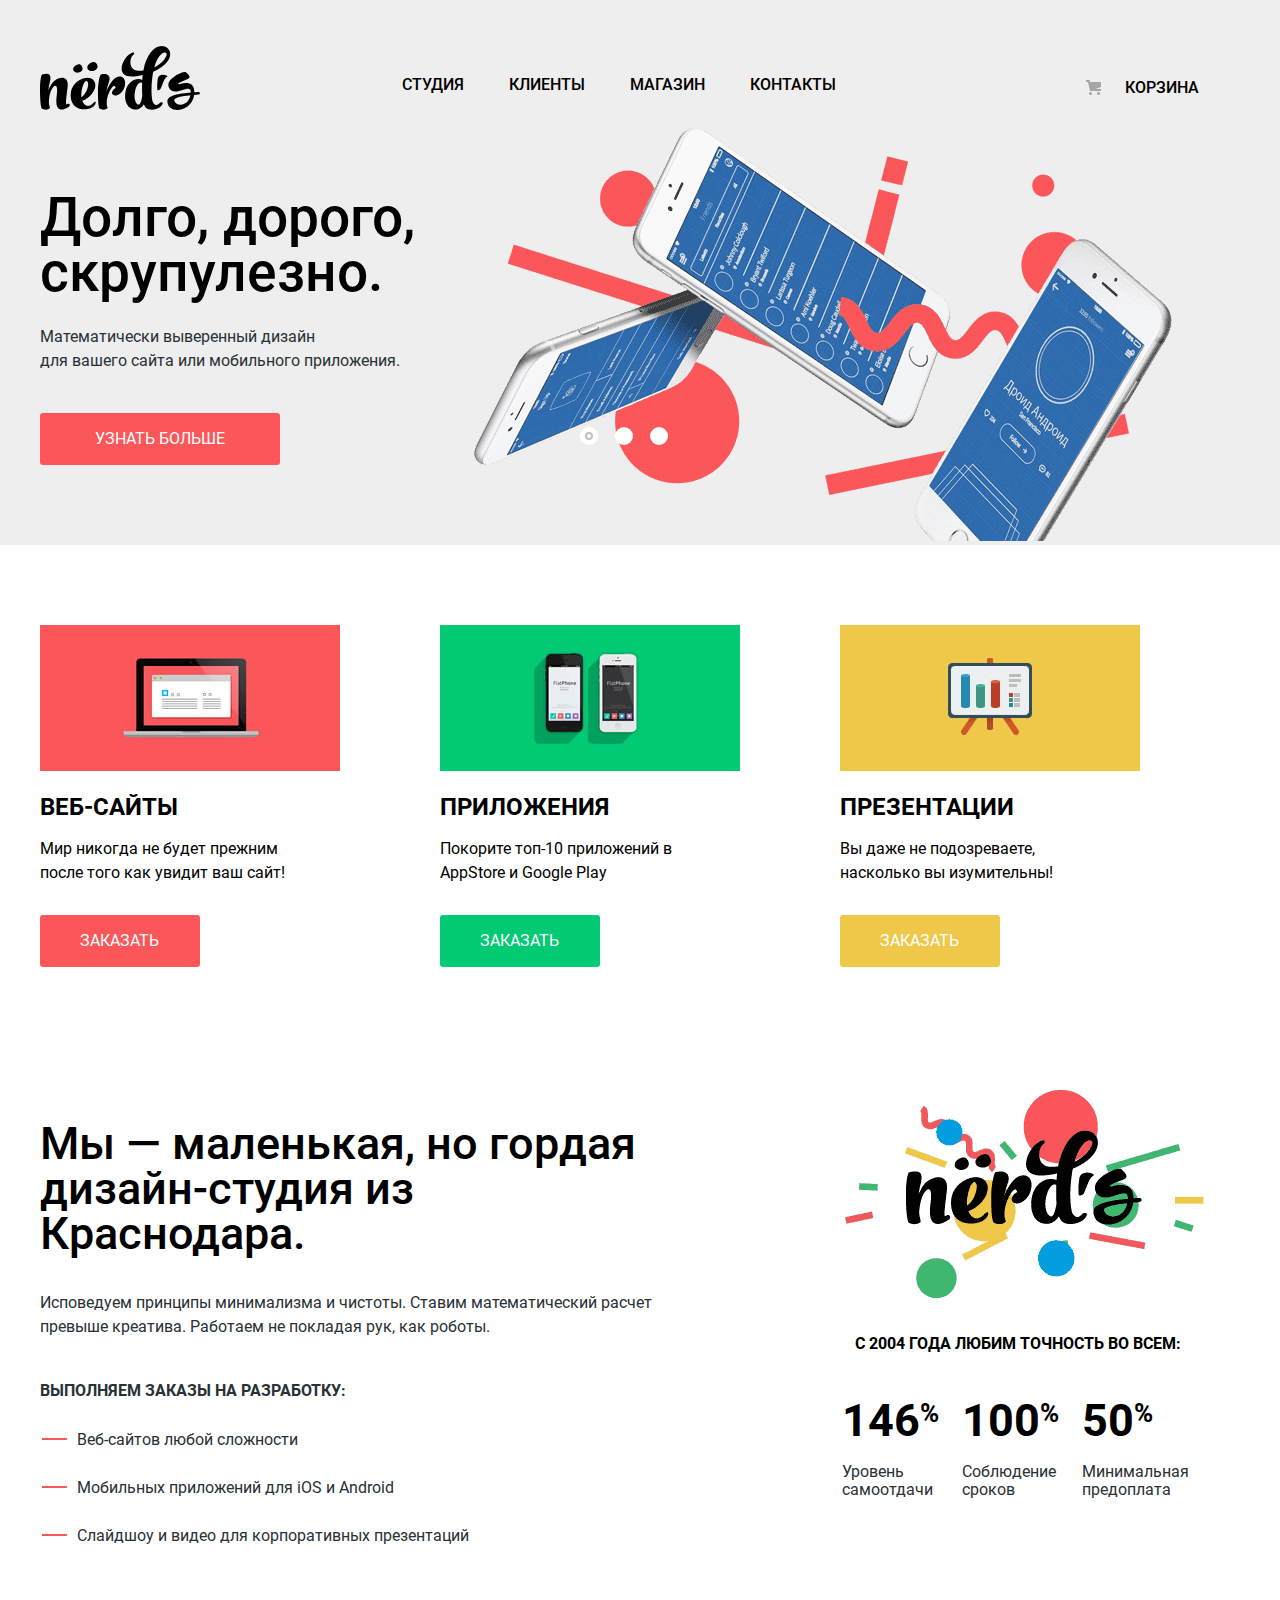
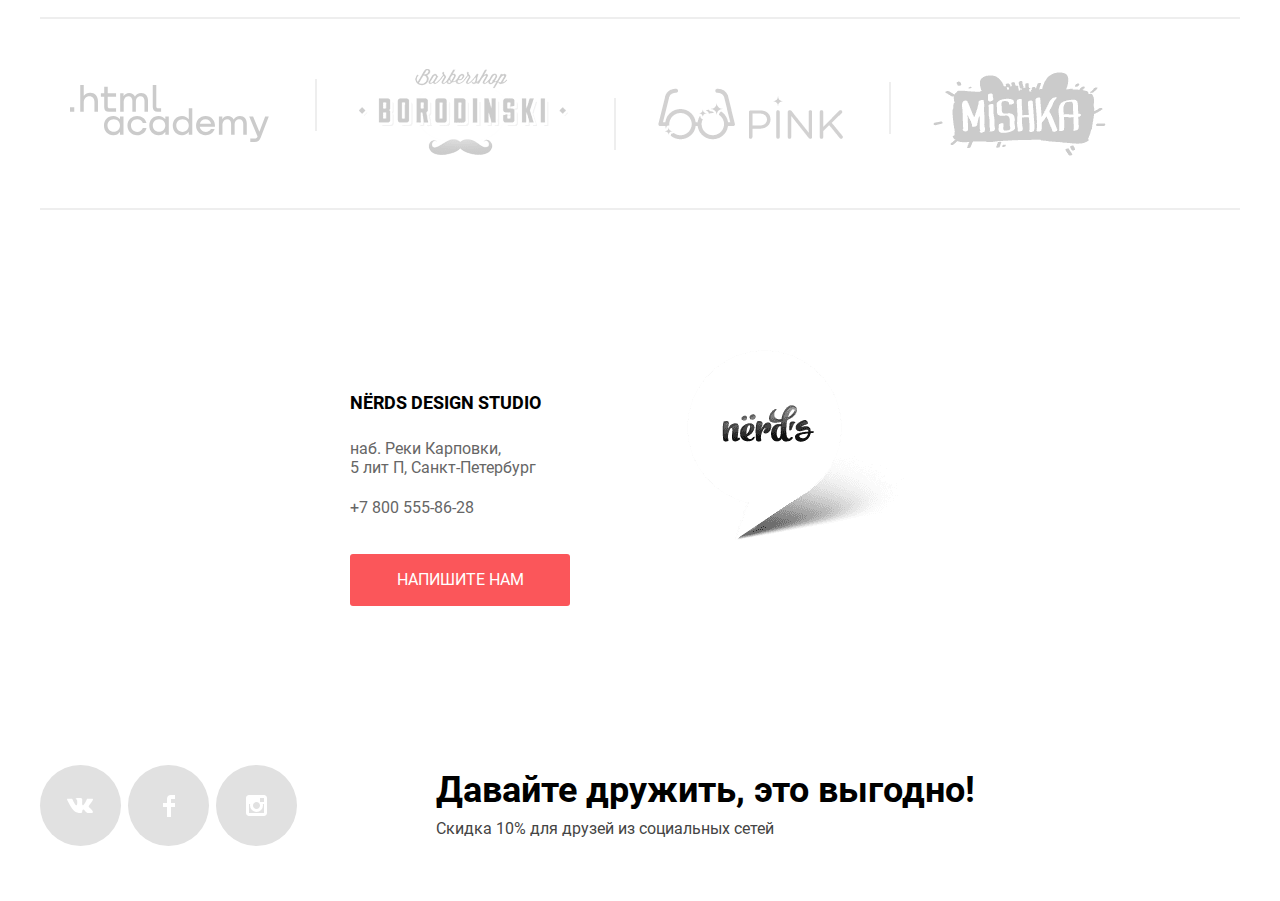
==== commit d9d687ae: "Проверил Валидность через validator" ====
--- a/index.html
+++ b/index.html
@@ -43,14 +43,15 @@
             <li class="slider-item"><img src="img/nerds-index-slide1.png" alt="Оптимизация под мобильную версию"
                 width="760" height="431"></li>
             <li class="slider-item visualy-hidden"></li>
-            <li class="slider-item visualy-hidden"></li>
-            <div class="slider-controls">
-              <button class="slider-button">
-                <div class="slider-button--active"></div>
-              </button>
-              <button class="slider-button"></button>
-              <button class="slider-button"></button>
-            </div>
+            <li class="slider-item visualy-hidden">
+              <div class="slider-controls">
+                <button class="slider-button">
+                  <span class="slider-button--active"></span>
+                </button>
+                <button class="slider-button"></button>
+                <button class="slider-button"></button>
+              </div>
+            </li>
           </ul>
         </div>
       </section>
@@ -101,15 +102,6 @@
         <img class="about-us-img" src="img/nerds-stats.png" alt="Нердс логотип" width="360" height="208">
         <span class="about-us-signin-txt">с 2004 года Любим точность во всем:</span>
         <dl class="about-us-signin-list">
-          <dt>146 <span>%</span></dt>
-          <dd>Уровень самоотдачи</dd>
-
-          <dt>100<span>%</span></dt>
-          <dd>Соблюдение сроков</dd>
-
-          <dt>50<span>%</span></dt>
-          <dd>Минимальная предоплата</dd>
-
           <dt>146 <span>%</span></dt>
           <dd>Уровень самоотдачи</dd>
 
